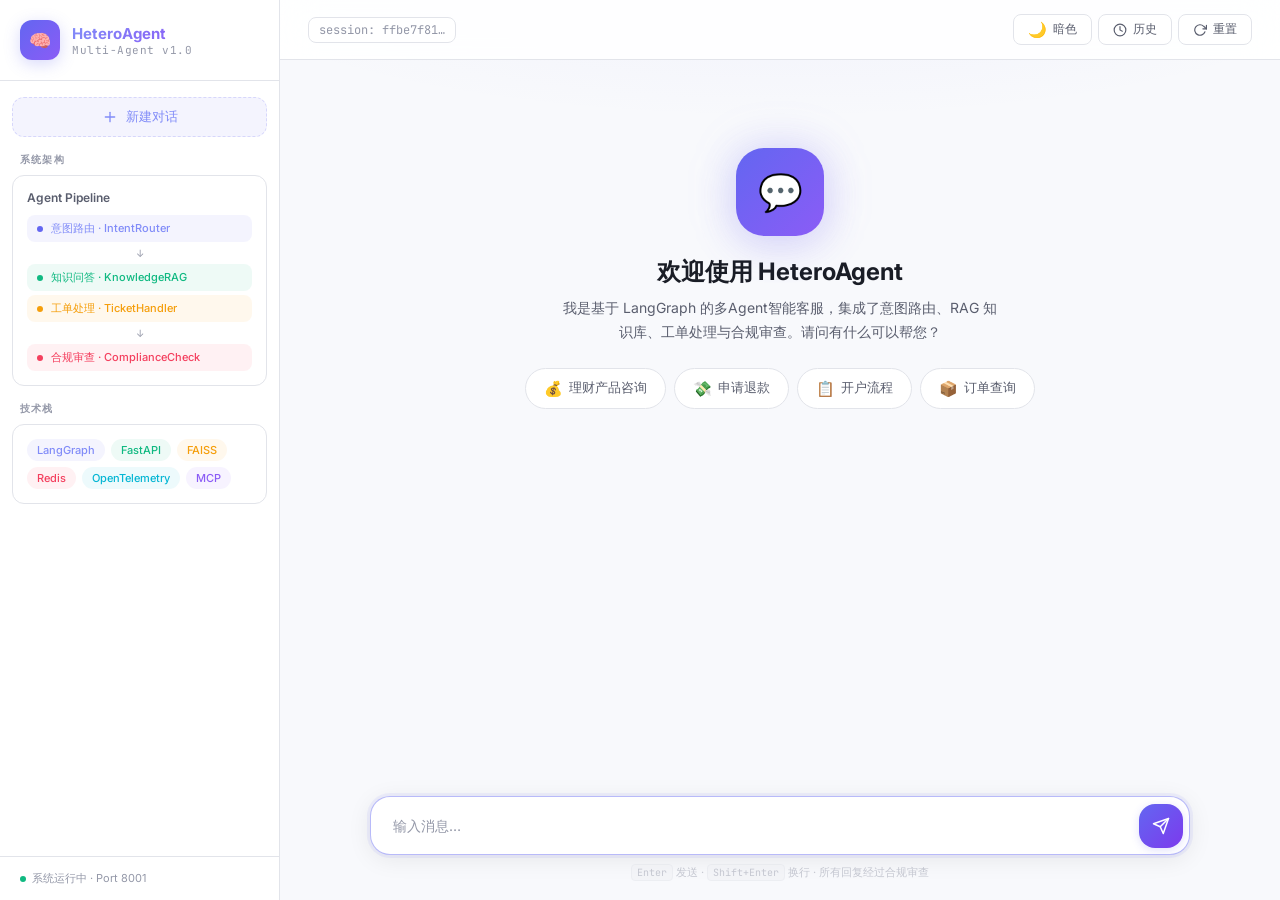
==== static/index.html @ 513dfa69 "Init: HeteroAgent 金融智能客服多Agent系统 - LangGraph Supervisor 编排多Agent（知识RAG/工单/合规/路由） - 强制合规审查 + Prompt注入" ====
<!DOCTYPE html>
<html lang="zh-CN" data-theme="dark">
<head>
  <meta charset="UTF-8">
  <meta name="viewport" content="width=device-width, initial-scale=1.0">
  <title>HeteroAgent · 智能客服</title>
  <link rel="preconnect" href="https://fonts.googleapis.com">
  <link href="https://fonts.googleapis.com/css2?family=Inter:wght@400;500;600;700&family=JetBrains+Mono:wght@400;500&display=swap" rel="stylesheet">
  <style>
    /* ═══════════════════════════════════════
       Reset
       ═══════════════════════════════════════ */
    * { margin: 0; padding: 0; box-sizing: border-box; }

    /* ═══════════════════════════════════════
       Theme Tokens
       ═══════════════════════════════════════ */
    :root {
      --font: 'Inter', -apple-system, BlinkMacSystemFont, 'PingFang SC', 'Microsoft YaHei', sans-serif;
      --mono: 'JetBrains Mono', 'Fira Code', monospace;

      --indigo:      #6366f1;
      --indigo-soft: #818cf8;
      --violet:      #8b5cf6;
      --emerald:     #10b981;
      --amber:       #f59e0b;
      --rose:        #f43f5e;
      --cyan:        #06b6d4;

      --radius-sm: 8px;
      --radius:    12px;
      --radius-lg: 16px;
      --radius-xl: 20px;

      --transition: .28s cubic-bezier(.4,0,.2,1);
    }

    /* ── Dark ── */
    [data-theme="dark"] {
      --bg-deep:     #08080c;
      --bg-main:     #0e0e14;
      --bg-card:     #14141e;
      --bg-elevated: #1a1a26;
      --bg-hover:    #1f1f2e;
      --bg-input:    #111119;
      --border:      #1e1e2e;
      --text:        #f0f0f5;
      --text-sec:    #a0a0b8;
      --text-dim:    #5a5a72;
      --indigo-bg:   rgba(99,102,241,.08);
      --emerald-bg:  rgba(16,185,129,.08);
      --amber-bg:    rgba(245,158,11,.08);
      --rose-bg:     rgba(244,63,94,.08);
      --cyan-bg:     rgba(6,182,212,.08);
      --violet-bg:   rgba(139,92,246,.08);
      --shadow-sm:   0 1px 3px rgba(0,0,0,.3);
      --shadow:      0 4px 24px rgba(0,0,0,.4);
      --input-grad:  linear-gradient(to top, #08080c 60%, transparent);
      --topbar-bg:   rgba(14,14,20,.85);
      --scrollbar:   #1e1e2e;
      --user-grad:   linear-gradient(135deg, #6366f1, #7c3aed);
      --send-grad:   linear-gradient(135deg, #6366f1, #7c3aed);
      --send-shadow: 0 2px 8px rgba(99,102,241,.3);
      --send-shadow-hover: 0 4px 16px rgba(99,102,241,.4);
      --glow:        radial-gradient(ellipse 60% 50% at 50% -10%, rgba(99,102,241,.06), transparent);
      --welcome-glow-shadow: 0 8px 40px rgba(99,102,241,.3);
      --badge-intent-bg: var(--indigo-bg);
      --badge-intent-clr: var(--indigo-soft);
      --badge-intent-bdr: rgba(99,102,241,.15);
      --badge-pass-bg: var(--emerald-bg);
      --badge-pass-clr: var(--emerald);
      --badge-pass-bdr: rgba(16,185,129,.15);
      --badge-fail-bg: var(--rose-bg);
      --badge-fail-clr: var(--rose);
      --badge-fail-bdr: rgba(244,63,94,.15);
      --arch-arrow-clr: var(--text-dim);
      --new-chat-bdr: rgba(99,102,241,.25);
      --new-chat-hover-bg: rgba(99,102,241,.15);
      --new-chat-hover-bdr: rgba(99,102,241,.4);
      --avatar-user: linear-gradient(135deg, #667eea, #764ba2);
      --avatar-user-shadow: 0 2px 8px rgba(102,126,234,.25);
      --avatar-bot: linear-gradient(135deg, #6366f1, #8b5cf6);
      --avatar-bot-shadow: 0 2px 8px rgba(99,102,241,.25);
      --typing-bg: var(--bg-card);
      --typing-bdr: var(--border);
      --typing-dot-bg: var(--indigo-soft);
      --input-focus-bdr: rgba(99,102,241,.4);
      --input-focus-shadow: 0 0 0 3px rgba(99,102,241,.08), 0 4px 24px rgba(0,0,0,.4);
      --kbd-bg: var(--bg-card);
      --kbd-bdr: var(--border);
      --chip-hover-bg: var(--indigo-bg);
      --topbar-btn-hover-bdr: rgba(99,102,241,.3);
      color-scheme: dark;
    }

    /* ── Light ── */
    [data-theme="light"] {
      --bg-deep:     #f8f9fc;
      --bg-main:     #ffffff;
      --bg-card:     #ffffff;
      --bg-elevated: #f3f4f8;
      --bg-hover:    #eceef4;
      --bg-input:    #f3f4f8;
      --border:      #e2e4ea;
      --text:        #1a1d26;
      --text-sec:    #5a5e6e;
      --text-dim:    #9498a8;
      --indigo-bg:   rgba(99,102,241,.07);
      --emerald-bg:  rgba(16,185,129,.07);
      --amber-bg:    rgba(245,158,11,.07);
      --rose-bg:     rgba(244,63,94,.07);
      --cyan-bg:     rgba(6,182,212,.07);
      --violet-bg:   rgba(139,92,246,.07);
      --shadow-sm:   0 1px 3px rgba(0,0,0,.06);
      --shadow:      0 4px 24px rgba(0,0,0,.08);
      --input-grad:  linear-gradient(to top, #f8f9fc 60%, transparent);
      --topbar-bg:   rgba(255,255,255,.88);
      --scrollbar:   #d0d2da;
      --user-grad:   linear-gradient(135deg, #6366f1, #7c3aed);
      --send-grad:   linear-gradient(135deg, #6366f1, #7c3aed);
      --send-shadow: 0 2px 8px rgba(99,102,241,.2);
      --send-shadow-hover: 0 4px 16px rgba(99,102,241,.3);
      --glow:        radial-gradient(ellipse 60% 50% at 50% -10%, rgba(99,102,241,.05), transparent);
      --welcome-glow-shadow: 0 8px 40px rgba(99,102,241,.18);
      --badge-intent-bg: var(--indigo-bg);
      --badge-intent-clr: #4f46e5;
      --badge-intent-bdr: rgba(99,102,241,.12);
      --badge-pass-bg: var(--emerald-bg);
      --badge-pass-clr: #059669;
      --badge-pass-bdr: rgba(16,185,129,.12);
      --badge-fail-bg: var(--rose-bg);
      --badge-fail-clr: #e11d48;
      --badge-fail-bdr: rgba(244,63,94,.12);
      --arch-arrow-clr: var(--text-dim);
      --new-chat-bdr: rgba(99,102,241,.2);
      --new-chat-hover-bg: rgba(99,102,241,.1);
      --new-chat-hover-bdr: rgba(99,102,241,.35);
      --avatar-user: linear-gradient(135deg, #667eea, #764ba2);
      --avatar-user-shadow: 0 2px 8px rgba(102,126,234,.18);
      --avatar-bot: linear-gradient(135deg, #6366f1, #8b5cf6);
      --avatar-bot-shadow: 0 2px 8px rgba(99,102,241,.18);
      --typing-bg: #ffffff;
      --typing-bdr: var(--border);
      --typing-dot-bg: var(--indigo-soft);
      --input-focus-bdr: rgba(99,102,241,.45);
      --input-focus-shadow: 0 0 0 3px rgba(99,102,241,.08), 0 4px 24px rgba(0,0,0,.08);
      --kbd-bg: #f0f1f5;
      --kbd-bdr: var(--border);
      --chip-hover-bg: var(--indigo-bg);
      --topbar-btn-hover-bdr: rgba(99,102,241,.3);
      color-scheme: light;
    }

    /* ── Theme transition ── */
    html, html *, html *::before, html *::after {
      transition: background-color var(--transition), border-color var(--transition), color var(--transition), box-shadow var(--transition);
    }

    html, body {
      height: 100%; overflow: hidden;
      font-family: var(--font);
      background: var(--bg-deep);
      color: var(--text);
      -webkit-font-smoothing: antialiased;
    }

    /* ═══════════════════════════════════════
       Layout
       ═══════════════════════════════════════ */
    .app { display: flex; height: 100vh; }

    /* ── Sidebar ── */
    .sidebar {
      width: 280px; background: var(--bg-main);
      border-right: 1px solid var(--border);
      display: flex; flex-direction: column; flex-shrink: 0;
    }
    .sidebar-header {
      padding: 20px; border-bottom: 1px solid var(--border);
    }
    .logo { display: flex; align-items: center; gap: 12px; }
    .logo-mark {
      width: 40px; height: 40px;
      background: linear-gradient(135deg, var(--indigo), var(--violet));
      border-radius: var(--radius);
      display: flex; align-items: center; justify-content: center;
      font-size: 18px;
      box-shadow: 0 4px 16px rgba(99,102,241,.25);
    }
    .logo-text h1 {
      font-size: 15px; font-weight: 700;
      background: linear-gradient(135deg, var(--indigo-soft), var(--violet));
      -webkit-background-clip: text; -webkit-text-fill-color: transparent;
    }
    .logo-text p {
      font-size: 11px; color: var(--text-dim);
      font-family: var(--mono); letter-spacing: .5px;
    }

    .sidebar-section { padding: 16px 12px; flex: 1; overflow-y: auto; }
    .sidebar-section::-webkit-scrollbar { width: 4px; }
    .sidebar-section::-webkit-scrollbar-thumb { background: var(--scrollbar); border-radius: 2px; }

    .section-label {
      font-size: 10px; font-weight: 600;
      text-transform: uppercase; letter-spacing: 1.2px;
      color: var(--text-dim); padding: 0 8px 8px;
    }

    .new-chat-btn {
      width: 100%;
      background: var(--indigo-bg); color: var(--indigo-soft);
      border: 1px dashed var(--new-chat-bdr);
      border-radius: var(--radius); padding: 10px;
      font-size: 13px; font-weight: 500; cursor: pointer;
      display: flex; align-items: center; justify-content: center; gap: 8px;
      margin-bottom: 16px;
    }
    .new-chat-btn:hover { background: var(--new-chat-hover-bg); border-color: var(--new-chat-hover-bdr); }

    .arch-card {
      background: var(--bg-card); border: 1px solid var(--border);
      border-radius: var(--radius); padding: 14px; margin-bottom: 8px;
    }
    .arch-card h4 { font-size: 12px; font-weight: 600; color: var(--text-sec); margin-bottom: 10px; }
    .arch-pipeline { display: flex; flex-direction: column; gap: 4px; }
    .arch-node {
      display: flex; align-items: center; gap: 8px;
      padding: 6px 10px; border-radius: var(--radius-sm);
      font-size: 11px; font-weight: 500;
    }
    .arch-node .dot { width: 6px; height: 6px; border-radius: 50%; flex-shrink: 0; }
    .arch-node.intent    { background: var(--indigo-bg); color: var(--indigo-soft); }
    .arch-node.intent .dot { background: var(--indigo); }
    .arch-node.knowledge { background: var(--emerald-bg); color: var(--emerald); }
    .arch-node.knowledge .dot { background: var(--emerald); }
    .arch-node.ticket    { background: var(--amber-bg); color: var(--amber); }
    .arch-node.ticket .dot { background: var(--amber); }
    .arch-node.compliance{ background: var(--rose-bg); color: var(--rose); }
    .arch-node.compliance .dot { background: var(--rose); }
    .arch-arrow { text-align: center; color: var(--arch-arrow-clr); font-size: 10px; padding: 1px 0; }

    .sidebar-footer {
      padding: 14px 20px; border-top: 1px solid var(--border);
      font-size: 11px; color: var(--text-dim);
      display: flex; align-items: center; gap: 6px;
    }
    .sidebar-footer .pulse {
      width: 6px; height: 6px; background: var(--emerald);
      border-radius: 50%; animation: pulse 2s infinite;
    }

    /* ── Main ── */
    .main {
      flex: 1; display: flex; flex-direction: column;
      min-width: 0; background: var(--bg-deep); position: relative;
    }
    .main::before {
      content: ''; position: absolute; top: 0; left: 0; right: 0;
      height: 300px; background: var(--glow);
      pointer-events: none; z-index: 0;
    }

    /* ── Top bar ── */
    .topbar {
      position: relative; z-index: 1;
      padding: 14px 28px; border-bottom: 1px solid var(--border);
      background: var(--topbar-bg); backdrop-filter: blur(16px);
      display: flex; align-items: center; gap: 12px;
    }
    .topbar-session {
      font-size: 12px; color: var(--text-dim); font-family: var(--mono);
      background: var(--bg-card); border: 1px solid var(--border);
      border-radius: var(--radius-sm); padding: 4px 10px;
      max-width: 260px; overflow: hidden; text-overflow: ellipsis; white-space: nowrap;
    }
    .topbar-actions { margin-left: auto; display: flex; gap: 6px; }
    .topbar-actions button {
      background: var(--bg-card); color: var(--text-sec);
      border: 1px solid var(--border); border-radius: var(--radius-sm);
      padding: 6px 14px; font-size: 12px; font-weight: 500;
      cursor: pointer; display: flex; align-items: center; gap: 6px;
    }
    .topbar-actions button:hover {
      background: var(--bg-hover); color: var(--text);
      border-color: var(--topbar-btn-hover-bdr);
    }

    /* ── Theme Toggle ── */
    .theme-toggle {
      background: var(--bg-card); border: 1px solid var(--border);
      border-radius: var(--radius-sm); padding: 6px 10px;
      cursor: pointer; display: flex; align-items: center; gap: 6px;
      font-size: 12px; font-weight: 500; color: var(--text-sec);
      position: relative; overflow: hidden;
    }
    .theme-toggle:hover { background: var(--bg-hover); color: var(--text); border-color: var(--topbar-btn-hover-bdr); }
    .theme-toggle .ico { font-size: 15px; line-height: 1; }
    .theme-toggle .label { user-select: none; }

    /* ═══════════════════════════════════════
       Chat
       ═══════════════════════════════════════ */
    .chat-scroll {
      flex: 1; overflow-y: auto; position: relative; z-index: 1;
      padding: 28px 0 20px; scroll-behavior: smooth;
    }
    .chat-scroll::-webkit-scrollbar { width: 6px; }
    .chat-scroll::-webkit-scrollbar-track { background: transparent; }
    .chat-scroll::-webkit-scrollbar-thumb { background: var(--scrollbar); border-radius: 3px; }

    .chat-container {
      max-width: 820px; margin: 0 auto; padding: 0 28px;
      display: flex; flex-direction: column; gap: 4px;
    }

    /* ── Welcome ── */
    .welcome {
      display: flex; flex-direction: column; align-items: center;
      justify-content: center; padding: 60px 20px 40px; animation: fadeIn .5s ease;
    }
    .welcome-glow {
      width: 88px; height: 88px;
      background: linear-gradient(135deg, var(--indigo), var(--violet));
      border-radius: 28px;
      display: flex; align-items: center; justify-content: center;
      font-size: 36px;
      box-shadow: var(--welcome-glow-shadow);
      margin-bottom: 20px; position: relative;
    }
    .welcome-glow::after {
      content: ''; position: absolute; inset: -8px; border-radius: 34px;
      background: linear-gradient(135deg, rgba(99,102,241,.12), rgba(139,92,246,.12));
      filter: blur(20px); z-index: -1;
    }
    .welcome h2 { font-size: 24px; font-weight: 700; margin-bottom: 8px; }
    .welcome p { font-size: 14px; color: var(--text-sec); max-width: 440px; text-align: center; line-height: 1.7; }

    .chip-grid { display: flex; flex-wrap: wrap; gap: 8px; justify-content: center; margin-top: 24px; max-width: 520px; }
    .chip {
      background: var(--bg-card); border: 1px solid var(--border);
      border-radius: 24px; padding: 10px 18px;
      font-size: 13px; font-weight: 500; color: var(--text-sec);
      cursor: pointer; display: flex; align-items: center; gap: 6px;
    }
    .chip:hover {
      border-color: var(--indigo); color: var(--text);
      background: var(--chip-hover-bg);
      box-shadow: 0 2px 12px rgba(99,102,241,.12);
      transform: translateY(-1px);
    }
    .chip .icon { font-size: 15px; }

    /* ── Messages ── */
    .msg { display: flex; gap: 12px; max-width: 100%; animation: fadeUp .35s cubic-bezier(.22,1,.36,1); }
    .msg.user { flex-direction: row-reverse; }
    .msg.bot  { flex-direction: row; }

    .msg-avatar {
      width: 34px; height: 34px; border-radius: var(--radius); flex-shrink: 0;
      display: flex; align-items: center; justify-content: center;
      font-size: 15px; margin-top: 2px;
    }
    .msg.user .msg-avatar { background: var(--avatar-user); box-shadow: var(--avatar-user-shadow); }
    .msg.bot  .msg-avatar { background: var(--avatar-bot);  box-shadow: var(--avatar-bot-shadow); }

    .msg-body { display: flex; flex-direction: column; max-width: 75%; min-width: 0; }
    .msg.user .msg-body { align-items: flex-end; }
    .msg.bot  .msg-body { align-items: flex-start; }

    .msg-bubble {
      padding: 12px 18px; border-radius: var(--radius-lg);
      line-height: 1.75; font-size: 14px; word-break: break-word; white-space: pre-wrap;
    }
    .msg.user .msg-bubble {
      background: var(--user-grad); color: #fff; border-bottom-right-radius: 4px;
    }
    .msg.bot .msg-bubble {
      background: var(--bg-card); border: 1px solid var(--border);
      border-bottom-left-radius: 4px; color: var(--text);
    }

    .msg-meta { display: flex; gap: 6px; align-items: center; margin-top: 5px; padding: 0 4px; }
    .badge {
      display: inline-flex; align-items: center; gap: 4px;
      padding: 3px 10px; border-radius: 20px; font-size: 11px; font-weight: 500;
    }
    .badge.intent { background: var(--badge-intent-bg); color: var(--badge-intent-clr); border: 1px solid var(--badge-intent-bdr); }
    .badge.pass   { background: var(--badge-pass-bg);   color: var(--badge-pass-clr);   border: 1px solid var(--badge-pass-bdr); }
    .badge.fail   { background: var(--badge-fail-bg);   color: var(--badge-fail-clr);   border: 1px solid var(--badge-fail-bdr); }
    .badge .ico { font-size: 10px; }

    .msg-time { font-size: 11px; color: var(--text-dim); padding: 0 4px; margin-top: 2px; }

    /* ── Typing ── */
    .typing-row { display: none; align-items: center; gap: 12px; padding: 4px 0; }
    .typing-row.active { display: flex; }
    .typing-bubble {
      background: var(--typing-bg); border: 1px solid var(--typing-bdr);
      border-radius: var(--radius-lg); border-bottom-left-radius: 4px;
      padding: 14px 20px; display: flex; gap: 5px;
    }
    .typing-dot {
      width: 7px; height: 7px; background: var(--typing-dot-bg);
      border-radius: 50%; animation: bounce .8s infinite alternate;
    }
    .typing-dot:nth-child(2) { animation-delay: .15s; }
    .typing-dot:nth-child(3) { animation-delay: .3s; }

    /* ── Input ── */
    .input-bar {
      position: relative; z-index: 1;
      padding: 16px 28px 20px; background: var(--input-grad);
    }
    .input-card {
      max-width: 820px; margin: 0 auto;
      background: var(--bg-card); border: 1px solid var(--border);
      border-radius: var(--radius-xl); padding: 6px;
      display: flex; align-items: flex-end; gap: 6px;
    }
    .input-card:focus-within {
      border-color: var(--input-focus-bdr); box-shadow: var(--input-focus-shadow);
    }
    .input-card textarea {
      flex: 1; background: transparent; border: none; outline: none;
      color: var(--text); font-size: 14px; font-family: var(--font);
      padding: 12px 16px; resize: none;
      min-height: 44px; max-height: 140px; line-height: 1.5;
    }
    .input-card textarea::placeholder { color: var(--text-dim); }

    .send-btn {
      width: 44px; height: 44px; flex-shrink: 0;
      background: var(--send-grad); color: #fff; border: none;
      border-radius: var(--radius-lg); cursor: pointer;
      display: flex; align-items: center; justify-content: center;
      box-shadow: var(--send-shadow);
    }
    .send-btn:hover { transform: scale(1.05); box-shadow: var(--send-shadow-hover); }
    .send-btn:active { transform: scale(.97); }
    .send-btn:disabled { opacity: .4; cursor: not-allowed; transform: none !important; box-shadow: none !important; }
    .send-btn svg { width: 18px; height: 18px; }

    .input-footer {
      text-align: center; margin-top: 10px;
      font-size: 11px; color: var(--text-dim); opacity: .5;
    }
    .input-footer kbd {
      background: var(--kbd-bg); border: 1px solid var(--kbd-bdr);
      border-radius: 4px; padding: 1px 5px;
      font-family: var(--mono); font-size: 10px;
    }

    /* ═══════════════════════════════════════
       Animations
       ═══════════════════════════════════════ */
    @keyframes fadeIn  { from { opacity: 0; } to { opacity: 1; } }
    @keyframes fadeUp  { from { opacity: 0; transform: translateY(10px); } to { opacity: 1; transform: translateY(0); } }
    @keyframes bounce  { to { opacity: .25; transform: translateY(-5px); } }
    @keyframes pulse   { 0%, 100% { opacity: 1; } 50% { opacity: .4; } }

    /* ═══════════════════════════════════════
       Responsive
       ═══════════════════════════════════════ */
    @media (max-width: 860px) {
      .sidebar { display: none; }
      .chat-container { padding: 0 16px; }
      .input-bar { padding: 12px 16px 16px; }
    }
  </style>
</head>
<body>
<div class="app">

  <!-- ════ Sidebar ════ -->
  <aside class="sidebar">
    <div class="sidebar-header">
      <div class="logo">
        <div class="logo-mark">🧠</div>
        <div class="logo-text">
          <h1>HeteroAgent</h1>
          <p>Multi-Agent v1.0</p>
        </div>
      </div>
    </div>
    <div class="sidebar-section">
      <button class="new-chat-btn" onclick="clearChat()">
        <svg width="16" height="16" viewBox="0 0 24 24" fill="none" stroke="currentColor" stroke-width="2" stroke-linecap="round"><line x1="12" y1="5" x2="12" y2="19"/><line x1="5" y1="12" x2="19" y2="12"/></svg>
        新建对话
      </button>
      <div class="section-label">系统架构</div>
      <div class="arch-card">
        <h4>Agent Pipeline</h4>
        <div class="arch-pipeline">
          <div class="arch-node intent"><span class="dot"></span>意图路由 · IntentRouter</div>
          <div class="arch-arrow">↓</div>
          <div class="arch-node knowledge"><span class="dot"></span>知识问答 · KnowledgeRAG</div>
          <div class="arch-node ticket"><span class="dot"></span>工单处理 · TicketHandler</div>
          <div class="arch-arrow">↓</div>
          <div class="arch-node compliance"><span class="dot"></span>合规审查 · ComplianceCheck</div>
        </div>
      </div>
      <div class="section-label" style="margin-top:16px">技术栈</div>
      <div class="arch-card">
        <div style="display:flex;flex-wrap:wrap;gap:6px;">
          <span style="background:var(--indigo-bg);color:var(--indigo-soft);padding:4px 10px;border-radius:20px;font-size:11px;font-weight:500">LangGraph</span>
          <span style="background:var(--emerald-bg);color:var(--emerald);padding:4px 10px;border-radius:20px;font-size:11px;font-weight:500">FastAPI</span>
          <span style="background:var(--amber-bg);color:var(--amber);padding:4px 10px;border-radius:20px;font-size:11px;font-weight:500">FAISS</span>
          <span style="background:var(--rose-bg);color:var(--rose);padding:4px 10px;border-radius:20px;font-size:11px;font-weight:500">Redis</span>
          <span style="background:var(--cyan-bg);color:var(--cyan);padding:4px 10px;border-radius:20px;font-size:11px;font-weight:500">OpenTelemetry</span>
          <span style="background:var(--violet-bg);color:var(--violet);padding:4px 10px;border-radius:20px;font-size:11px;font-weight:500">MCP</span>
        </div>
      </div>
    </div>
    <div class="sidebar-footer">
      <span class="pulse"></span>
      系统运行中 · Port 8001
    </div>
  </aside>

  <!-- ════ Main ════ -->
  <div class="main">
    <div class="topbar">
      <span class="topbar-session" id="sessionIdLabel">session: —</span>
      <div class="topbar-actions">
        <button class="theme-toggle" id="themeToggle" onclick="toggleTheme()" title="切换明暗主题">
          <span class="ico" id="themeIco">☀️</span>
          <span class="label" id="themeLabel">亮色</span>
        </button>
        <button onclick="viewHistory()">
          <svg width="14" height="14" viewBox="0 0 24 24" fill="none" stroke="currentColor" stroke-width="2" stroke-linecap="round"><circle cx="12" cy="12" r="10"/><polyline points="12 6 12 12 16 14"/></svg>
          历史
        </button>
        <button onclick="clearChat()">
          <svg width="14" height="14" viewBox="0 0 24 24" fill="none" stroke="currentColor" stroke-width="2" stroke-linecap="round"><polyline points="23 4 23 10 17 10"/><path d="M20.49 15a9 9 0 1 1-2.12-9.36L23 10"/></svg>
          重置
        </button>
      </div>
    </div>

    <div class="chat-scroll" id="chatScroll">
      <div class="chat-container" id="chatContainer">
        <div class="welcome" id="welcome">
          <div class="welcome-glow">💬</div>
          <h2>欢迎使用 HeteroAgent</h2>
          <p>我是基于 LangGraph 的多Agent智能客服，集成了意图路由、RAG 知识库、工单处理与合规审查。请问有什么可以帮您？</p>
          <div class="chip-grid">
            <div class="chip" onclick="quickSend('理财产品A的收益率是多少？')"><span class="icon">💰</span> 理财产品咨询</div>
            <div class="chip" onclick="quickSend('我要申请退款')"><span class="icon">💸</span> 申请退款</div>
            <div class="chip" onclick="quickSend('如何开户？需要什么材料？')"><span class="icon">📋</span> 开户流程</div>
            <div class="chip" onclick="quickSend('帮我查一下订单状态')"><span class="icon">📦</span> 订单查询</div>
          </div>
        </div>
        <div class="typing-row" id="typingRow">
          <div class="msg-avatar" style="background:var(--avatar-bot);box-shadow:var(--avatar-bot-shadow)">🤖</div>
          <div class="typing-bubble">
            <div class="typing-dot"></div>
            <div class="typing-dot"></div>
            <div class="typing-dot"></div>
          </div>
        </div>
      </div>
    </div>

    <div class="input-bar">
      <div class="input-card" id="inputCard">
        <textarea id="userInput" placeholder="输入消息…" rows="1" onkeydown="handleKey(event)"></textarea>
        <button class="send-btn" id="sendBtn" onclick="sendMessage()">
          <svg viewBox="0 0 24 24" fill="none" stroke="currentColor" stroke-width="2" stroke-linecap="round" stroke-linejoin="round">
            <line x1="22" y1="2" x2="11" y2="13"></line><polygon points="22 2 15 22 11 13 2 9 22 2"></polygon>
          </svg>
        </button>
      </div>
      <div class="input-footer">
        <kbd>Enter</kbd> 发送 · <kbd>Shift+Enter</kbd> 换行 · 所有回复经过合规审查
      </div>
    </div>
  </div>
</div>

<script>
/* ═══════════════════════════════════════
   Theme
   ═══════════════════════════════════════ */
const html = document.documentElement;
const themeIco  = document.getElementById('themeIco');
const themeLabel= document.getElementById('themeLabel');

function applyTheme(t) {
  html.setAttribute('data-theme', t);
  if (t === 'light') {
    themeIco.textContent = '🌙'; themeLabel.textContent = '暗色';
  } else {
    themeIco.textContent = '☀️'; themeLabel.textContent = '亮色';
  }
  localStorage.setItem('ha_theme', t);
}

function toggleTheme() {
  const cur = html.getAttribute('data-theme');
  applyTheme(cur === 'dark' ? 'light' : 'dark');
}

// Init theme: saved > system pref > dark
(function() {
  const saved = localStorage.getItem('ha_theme');
  if (saved) { applyTheme(saved); }
  else if (window.matchMedia('(prefers-color-scheme: light)').matches) { applyTheme('light'); }
  else { applyTheme('dark'); }
})();

/* ═══════════════════════════════════════
   Chat
   ═══════════════════════════════════════ */
const API      = window.location.origin;
const scrollEl = document.getElementById('chatScroll');
const container= document.getElementById('chatContainer');
const welcome  = document.getElementById('welcome');
const typingRow= document.getElementById('typingRow');
const input    = document.getElementById('userInput');
const sendBtn  = document.getElementById('sendBtn');
const sidLabel = document.getElementById('sessionIdLabel');

let sessionId = localStorage.getItem('ha_sid') || crypto.randomUUID();
let isSending = false;

sidLabel.textContent = 'session: ' + sessionId.slice(0,8) + '…';

input.addEventListener('input', () => {
  input.style.height = 'auto';
  input.style.height = Math.min(input.scrollHeight, 140) + 'px';
});

function handleKey(e) { if (e.key === 'Enter' && !e.shiftKey) { e.preventDefault(); sendMessage(); } }
function quickSend(t) { input.value = t; sendMessage(); }
function fmtTime() {
  const d = new Date();
  return d.getHours().toString().padStart(2,'0') + ':' + d.getMinutes().toString().padStart(2,'0');
}

async function sendMessage() {
  const text = input.value.trim();
  if (!text || isSending) return;
  isSending = true; sendBtn.disabled = true;
  if (welcome) welcome.style.display = 'none';

  addMsg('user', text);
  input.value = ''; input.style.height = 'auto';
  typingRow.classList.add('active'); scroll();

  try {
    const params = new URLSearchParams({ message: text, user_id: 'web-user', session_id: sessionId });
    const resp = await fetch(API + '/api/chat/stream?' + params, { method: 'GET' });
    if (!resp.ok) throw new Error('HTTP ' + resp.status);

    const reader = resp.body.getReader();
    const decoder = new TextDecoder();
    let buffer = '';

    while (true) {
      const { done, value } = await reader.read();
      if (done) break;
      buffer += decoder.decode(value, { stream: true });

      // 按 SSE data: 行解析
      const lines = buffer.split('\n');
      buffer = lines.pop(); // 保留不完整的行
      for (const line of lines) {
        if (!line.startsWith('data: ')) continue;
        try {
          const evt = JSON.parse(line.slice(6));
          if (evt.type === 'session' && evt.session_id) {
            sessionId = evt.session_id;
            localStorage.setItem('ha_sid', sessionId);
            sidLabel.textContent = 'session: ' + sessionId.slice(0,8) + '…';
          } else if (evt.type === 'stage') {
            // 更新 typing 提示为当前阶段
            const tip = typingRow.querySelector('.typing-bubble');
            if (tip) tip.textContent = evt.label || '处理中…';
          } else if (evt.type === 'response') {
            typingRow.classList.remove('active');
            addMsg('bot', evt.response, evt.intent, evt.compliance_passed);
          } else if (evt.type === 'error') {
            typingRow.classList.remove('active');
            addMsg('bot', '⚠️ ' + (evt.message || '处理异常'), 'error', false);
          } else if (evt.type === 'done') {
            typingRow.classList.remove('active');
          }
        } catch (_) { /* 忽略解析错误 */ }
      }
      scroll();
    }
  } catch (e) {
    typingRow.classList.remove('active');
    addMsg('bot', '⚠️ 请求失败：' + e.message, 'error', false);
  }
  isSending = false; sendBtn.disabled = false; input.focus(); scroll();
}

function addMsg(role, text, intent, compliance) {
  const row = document.createElement('div'); row.className = 'msg ' + role;
  const av = document.createElement('div'); av.className = 'msg-avatar'; av.textContent = role === 'user' ? '👤' : '🤖';
  const body = document.createElement('div'); body.className = 'msg-body';
  const bubble = document.createElement('div'); bubble.className = 'msg-bubble'; bubble.textContent = text;
  body.appendChild(bubble);

  if (role === 'bot' && intent && intent !== 'error') {
    const meta = document.createElement('div'); meta.className = 'msg-meta';
    const iMap = { 'knowledge_rag':'📚 知识问答','ticket_handler':'🎫 工单处理','compliance':'🛡️ 合规审查','unknown':'❓ 未知' };
    const ib = document.createElement('span'); ib.className = 'badge intent'; ib.innerHTML = '<span class="ico">◆</span> ' + (iMap[intent] || intent); meta.appendChild(ib);
    const cb = document.createElement('span'); cb.className = 'badge ' + (compliance ? 'pass' : 'fail'); cb.innerHTML = '<span class="ico">' + (compliance ? '✓' : '✗') + '</span> ' + (compliance ? '合规通过' : '合规拦截'); meta.appendChild(cb);
    body.appendChild(meta);
  }

  const ts = document.createElement('div'); ts.className = 'msg-time'; ts.textContent = fmtTime(); body.appendChild(ts);
  row.appendChild(av); row.appendChild(body);
  container.insertBefore(row, typingRow); scroll();
}

function scroll() { requestAnimationFrame(() => { scrollEl.scrollTop = scrollEl.scrollHeight; }); }

function clearChat() {
  container.querySelectorAll('.msg, .msg-time').forEach(e => e.remove());
  sessionId = crypto.randomUUID(); localStorage.setItem('ha_sid', sessionId);
  sidLabel.textContent = 'session: ' + sessionId.slice(0,8) + '…';
  if (welcome) welcome.style.display = '';
  input.focus();
}

async function viewHistory() {
  try {
    const r = await fetch(API + '/api/history/' + sessionId);
    const d = await r.json(); const msgs = d.messages || [];
    if (!msgs.length) { alert('当前会话暂无历史消息'); return; }
    alert('当前会话共 ' + msgs.length + ' 条消息\n\n' + msgs.map(m => (m.role==='user'?'👤 ':'🤖 ') + m.content).join('\n\n'));
  } catch (e) { alert('获取历史失败: ' + e.message); }
}

input.focus();
</script>
</body>
</html>
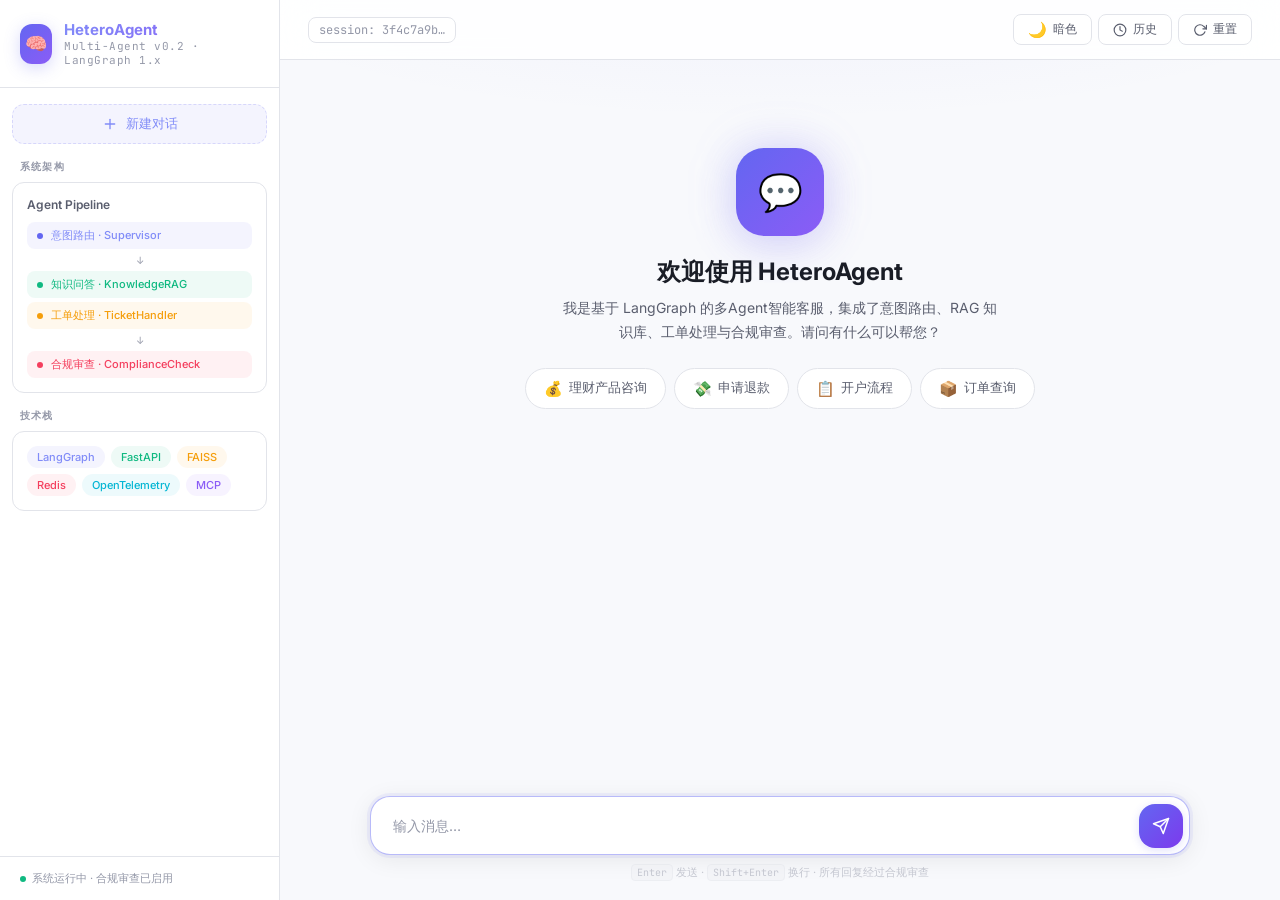
==== commit 75cf5879: "P1: official MCP SDK (tooling/), interrupt-based HITL, GenAI semconv, create_agent factory, README+d" ====
--- a/static/index.html
+++ b/static/index.html
@@ -479,7 +479,7 @@
         <div class="logo-mark">🧠</div>
         <div class="logo-text">
           <h1>HeteroAgent</h1>
-          <p>Multi-Agent v1.0</p>
+          <p>Multi-Agent v0.2 · LangGraph 1.x</p>
         </div>
       </div>
     </div>
@@ -492,7 +492,7 @@
       <div class="arch-card">
         <h4>Agent Pipeline</h4>
         <div class="arch-pipeline">
-          <div class="arch-node intent"><span class="dot"></span>意图路由 · IntentRouter</div>
+          <div class="arch-node intent"><span class="dot"></span>意图路由 · Supervisor</div>
           <div class="arch-arrow">↓</div>
           <div class="arch-node knowledge"><span class="dot"></span>知识问答 · KnowledgeRAG</div>
           <div class="arch-node ticket"><span class="dot"></span>工单处理 · TicketHandler</div>
@@ -514,7 +514,7 @@
     </div>
     <div class="sidebar-footer">
       <span class="pulse"></span>
-      系统运行中 · Port 8001
+      系统运行中 · 合规审查已启用
     </div>
   </aside>
 
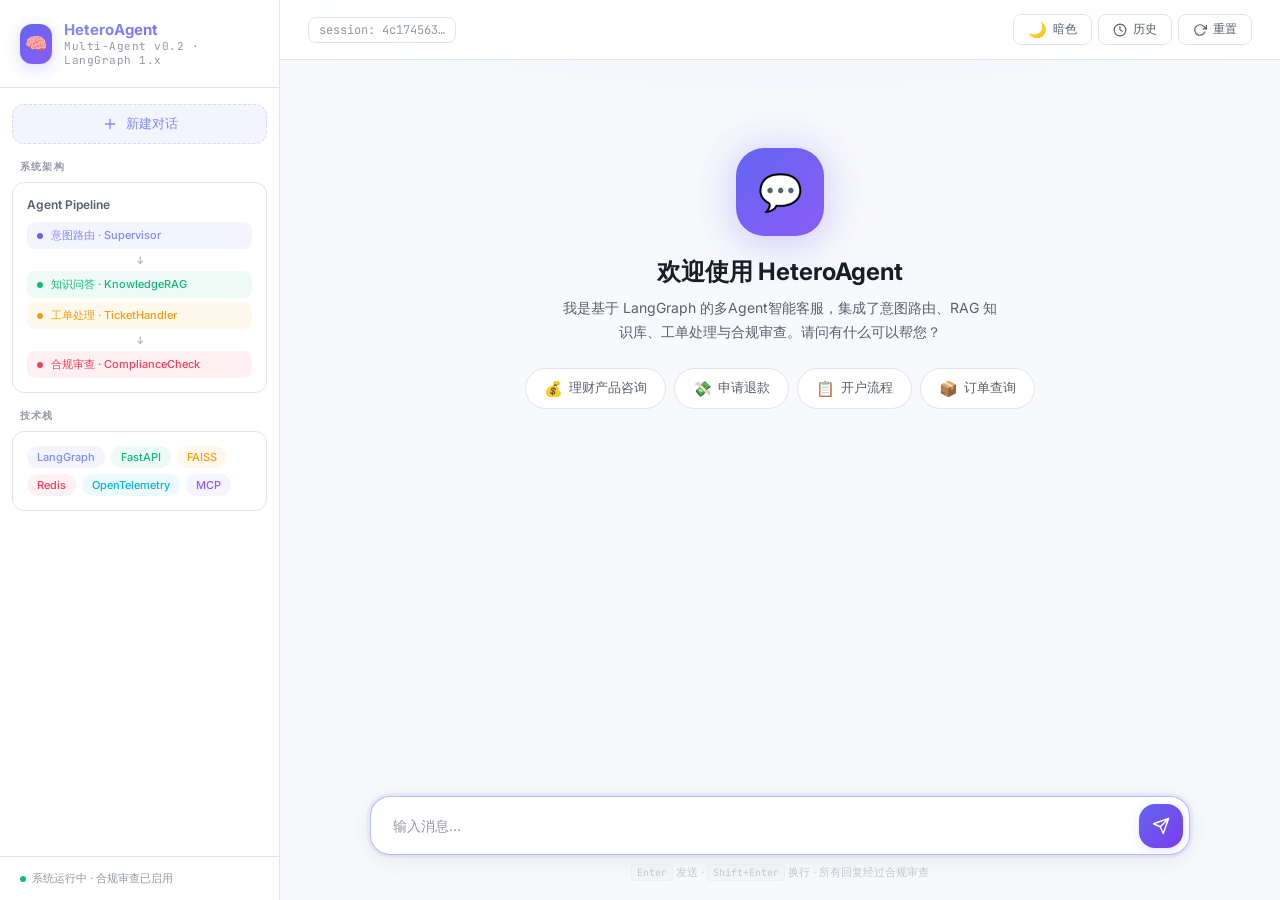
==== commit 6bf22e7b: "P2: token-level SSE (final-answer tag filter) + streaming UI bubble" ====
--- a/static/index.html
+++ b/static/index.html
@@ -649,8 +649,11 @@
   typingRow.classList.add('active'); scroll();
 
   try {
-    const params = new URLSearchParams({ message: text, user_id: 'web-user', session_id: sessionId });
-    const resp = await fetch(API + '/api/chat/stream?' + params, { method: 'GET' });
+    const resp = await fetch(API + '/api/chat/stream', {
+      method: 'POST',
+      headers: { 'Content-Type': 'application/json' },
+      body: JSON.stringify({ message: text, user_id: 'web-user', session_id: sessionId })
+    });
     if (!resp.ok) throw new Error('HTTP ' + resp.status);
 
     const reader = resp.body.getReader();
@@ -677,8 +680,11 @@
             // 更新 typing 提示为当前阶段
             const tip = typingRow.querySelector('.typing-bubble');
             if (tip) tip.textContent = evt.label || '处理中…';
+          } else if (evt.type === 'token') {
+            appendToken(evt.text || '');
           } else if (evt.type === 'response') {
             typingRow.classList.remove('active');
+            clearStream();
             addMsg('bot', evt.response, evt.intent, evt.compliance_passed);
           } else if (evt.type === 'error') {
             typingRow.classList.remove('active');
@@ -697,6 +703,35 @@
   isSending = false; sendBtn.disabled = false; input.focus(); scroll();
 }
 
+/* ── 流式输出：token 先落到临时气泡，最终 response 到达时用权威结果替换 ── */
+let streamRow = null, streamBubble = null, streamText = '';
+
+function startStream() {
+  if (streamRow) return;
+  typingRow.classList.remove('active');
+  streamRow = document.createElement('div'); streamRow.className = 'msg bot';
+  const av = document.createElement('div'); av.className = 'msg-avatar'; av.textContent = '🤖';
+  const body = document.createElement('div'); body.className = 'msg-body';
+  streamBubble = document.createElement('div'); streamBubble.className = 'msg-bubble'; streamBubble.textContent = '';
+  body.appendChild(streamBubble);
+  streamRow.appendChild(av); streamRow.appendChild(body);
+  container.insertBefore(streamRow, typingRow);
+  streamText = '';
+}
+
+function appendToken(t) {
+  if (!t) return;
+  startStream();
+  streamText += t;
+  streamBubble.textContent = streamText;
+  scroll();
+}
+
+function clearStream() {
+  if (streamRow) streamRow.remove();
+  streamRow = null; streamBubble = null; streamText = '';
+}
+
 function addMsg(role, text, intent, compliance) {
   const row = document.createElement('div'); row.className = 'msg ' + role;
   const av = document.createElement('div'); av.className = 'msg-avatar'; av.textContent = role === 'user' ? '👤' : '🤖';
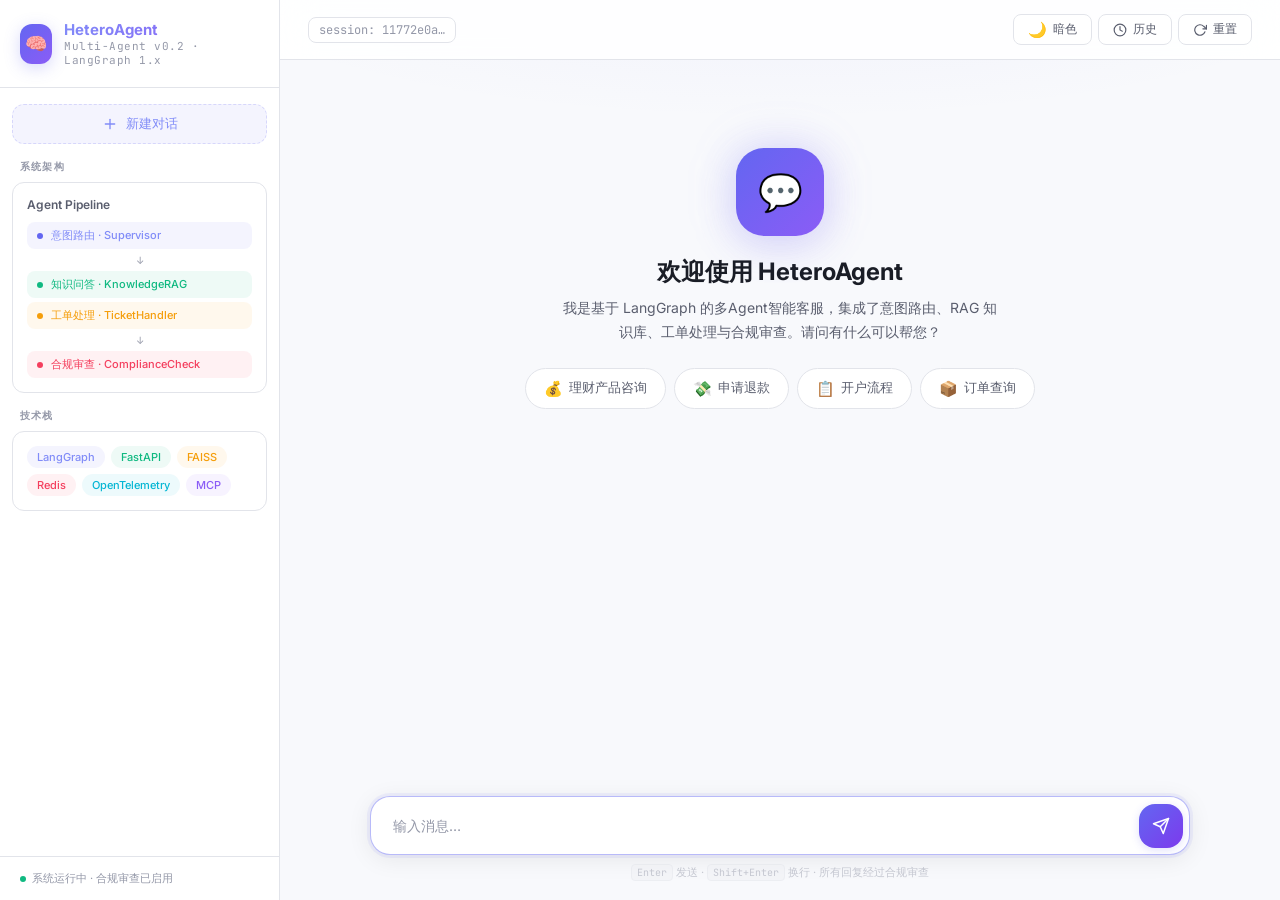
==== commit e7999d68: "feat(ui): in-chat HITL approval card (approve/reject) + screenshot" ====
--- a/static/index.html
+++ b/static/index.html
@@ -390,6 +390,24 @@
     .badge.fail   { background: var(--badge-fail-bg);   color: var(--badge-fail-clr);   border: 1px solid var(--badge-fail-bdr); }
     .badge .ico { font-size: 10px; }
 
+    /* ── HITL 审批卡片 ── */
+    .approval-card {
+      margin-top: 10px; padding: 12px 14px; border-radius: var(--radius);
+      background: var(--bg-elevated); border: 1px solid var(--border);
+      display: flex; flex-direction: column; gap: 10px;
+    }
+    .approval-actions { display: flex; gap: 8px; }
+    .approval-actions button {
+      flex: 1; padding: 8px 10px; border-radius: var(--radius-sm); cursor: pointer;
+      border: 1px solid var(--border); background: var(--bg-card); color: var(--text);
+      font-size: 13px; font-family: inherit; transition: var(--transition);
+    }
+    .approval-actions button:hover:not(:disabled) { background: var(--bg-hover); }
+    .approval-actions button:disabled { opacity: .5; cursor: not-allowed; }
+    .approval-actions button.primary { border-color: var(--emerald); color: var(--emerald); }
+    .approval-actions button.danger  { border-color: var(--rose);    color: var(--rose); }
+    .approval-status { font-size: 12px; color: var(--text-sec); }
+
     .msg-time { font-size: 11px; color: var(--text-dim); padding: 0 4px; margin-top: 2px; }
 
     /* ── Typing ── */
@@ -686,6 +704,7 @@
             typingRow.classList.remove('active');
             clearStream();
             addMsg('bot', evt.response, evt.intent, evt.compliance_passed);
+            if (evt.approval_id) addApprovalCard(evt.approval_id, evt.intent);
           } else if (evt.type === 'error') {
             typingRow.classList.remove('active');
             addMsg('bot', '⚠️ ' + (evt.message || '处理异常'), 'error', false);
@@ -752,6 +771,50 @@
   container.insertBefore(row, typingRow); scroll();
 }
 
+/* ── HITL：在聊天流里直接审批，不必再开 Swagger/curl ── */
+function addApprovalCard(approvalId, intent) {
+  const row = document.createElement('div'); row.className = 'msg bot';
+  const av = document.createElement('div'); av.className = 'msg-avatar'; av.textContent = '🛡️';
+  const body = document.createElement('div'); body.className = 'msg-body';
+  const card = document.createElement('div'); card.className = 'approval-card';
+
+  const title = document.createElement('div');
+  title.textContent = '该请求触发合规审查，需要人工确认（审批编号 ' + approvalId.slice(0, 8) + '…）';
+
+  const actions = document.createElement('div'); actions.className = 'approval-actions';
+  const okBtn = document.createElement('button'); okBtn.className = 'primary'; okBtn.textContent = '✅ 审批通过';
+  const noBtn = document.createElement('button'); noBtn.className = 'danger'; noBtn.textContent = '❌ 拒绝';
+  actions.appendChild(okBtn); actions.appendChild(noBtn);
+
+  const status = document.createElement('div'); status.className = 'approval-status';
+
+  card.appendChild(title); card.appendChild(actions); card.appendChild(status);
+  body.appendChild(card); row.appendChild(av); row.appendChild(body);
+  container.insertBefore(row, typingRow); scroll();
+
+  async function decide(kind) {
+    okBtn.disabled = noBtn.disabled = true;
+    status.textContent = '处理中…';
+    try {
+      const resp = await fetch(API + '/api/approvals/' + approvalId + '/' + kind, {
+        method: 'POST',
+        headers: { 'Content-Type': 'application/json' },
+        body: JSON.stringify({ reason: '前端审批' })
+      });
+      const data = await resp.json();
+      if (!resp.ok) throw new Error(data.detail || ('HTTP ' + resp.status));
+      actions.remove(); status.remove();
+      addMsg('bot', data.response, intent, kind === 'approve');
+    } catch (e) {
+      status.textContent = '⚠️ ' + (e.message || '审批失败');
+      okBtn.disabled = noBtn.disabled = false;
+    }
+  }
+
+  okBtn.onclick = () => decide('approve');
+  noBtn.onclick = () => decide('reject');
+}
+
 function scroll() { requestAnimationFrame(() => { scrollEl.scrollTop = scrollEl.scrollHeight; }); }
 
 function clearChat() {
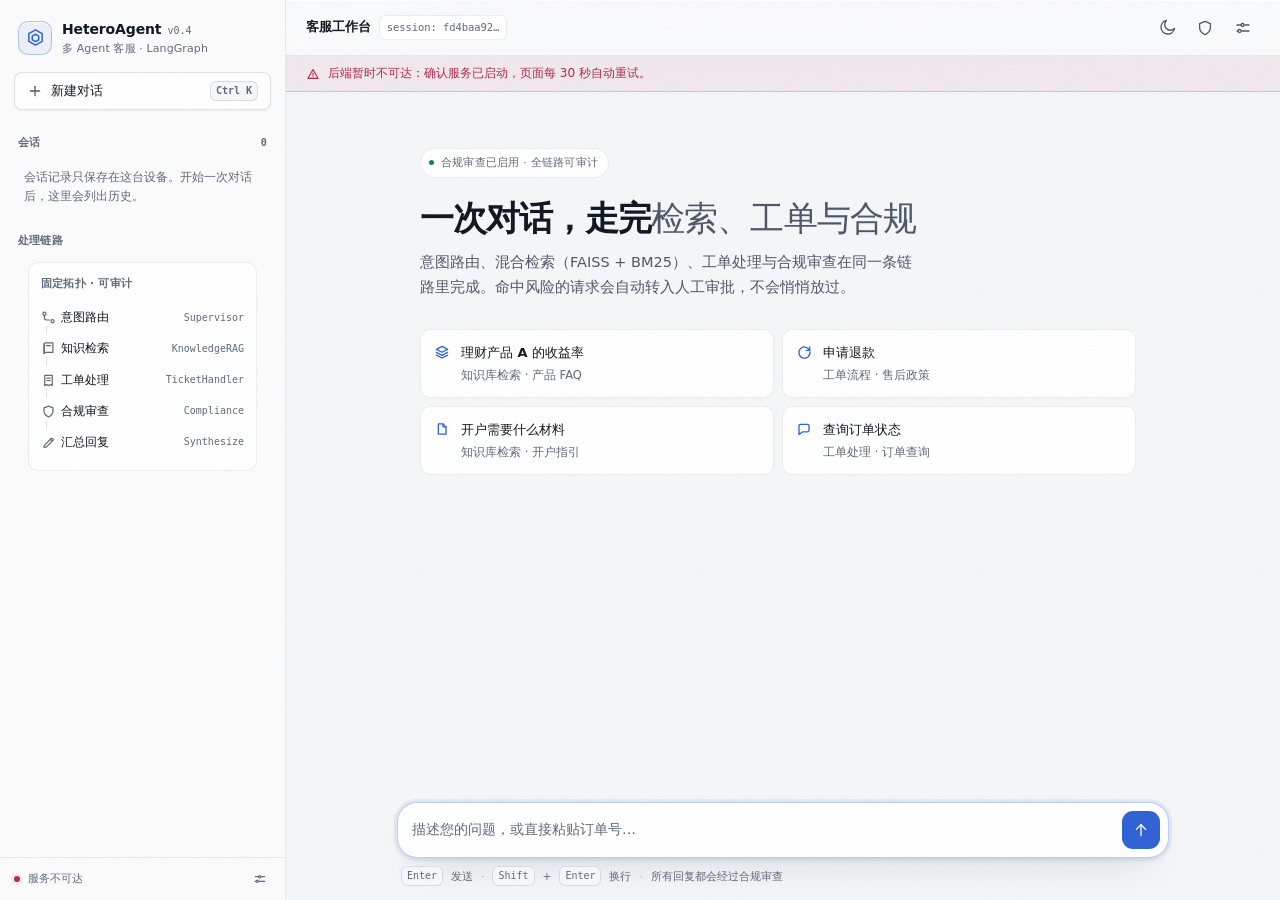
==== commit 6d378185: "feat(frontend): rebuild console as zero-build ES modules - static/: semantic HTML + design tokens + " ====
--- a/static/index.html
+++ b/static/index.html
@@ -2,839 +2,224 @@
 <html lang="zh-CN" data-theme="dark">
 <head>
   <meta charset="UTF-8">
-  <meta name="viewport" content="width=device-width, initial-scale=1.0">
-  <title>HeteroAgent · 智能客服</title>
-  <link rel="preconnect" href="https://fonts.googleapis.com">
-  <link href="https://fonts.googleapis.com/css2?family=Inter:wght@400;500;600;700&family=JetBrains+Mono:wght@400;500&display=swap" rel="stylesheet">
-  <style>
-    /* ═══════════════════════════════════════
-       Reset
-       ═══════════════════════════════════════ */
-    * { margin: 0; padding: 0; box-sizing: border-box; }
-
-    /* ═══════════════════════════════════════
-       Theme Tokens
-       ═══════════════════════════════════════ */
-    :root {
-      --font: 'Inter', -apple-system, BlinkMacSystemFont, 'PingFang SC', 'Microsoft YaHei', sans-serif;
-      --mono: 'JetBrains Mono', 'Fira Code', monospace;
-
-      --indigo:      #6366f1;
-      --indigo-soft: #818cf8;
-      --violet:      #8b5cf6;
-      --emerald:     #10b981;
-      --amber:       #f59e0b;
-      --rose:        #f43f5e;
-      --cyan:        #06b6d4;
-
-      --radius-sm: 8px;
-      --radius:    12px;
-      --radius-lg: 16px;
-      --radius-xl: 20px;
-
-      --transition: .28s cubic-bezier(.4,0,.2,1);
-    }
-
-    /* ── Dark ── */
-    [data-theme="dark"] {
-      --bg-deep:     #08080c;
-      --bg-main:     #0e0e14;
-      --bg-card:     #14141e;
-      --bg-elevated: #1a1a26;
-      --bg-hover:    #1f1f2e;
-      --bg-input:    #111119;
-      --border:      #1e1e2e;
-      --text:        #f0f0f5;
-      --text-sec:    #a0a0b8;
-      --text-dim:    #5a5a72;
-      --indigo-bg:   rgba(99,102,241,.08);
-      --emerald-bg:  rgba(16,185,129,.08);
-      --amber-bg:    rgba(245,158,11,.08);
-      --rose-bg:     rgba(244,63,94,.08);
-      --cyan-bg:     rgba(6,182,212,.08);
-      --violet-bg:   rgba(139,92,246,.08);
-      --shadow-sm:   0 1px 3px rgba(0,0,0,.3);
-      --shadow:      0 4px 24px rgba(0,0,0,.4);
-      --input-grad:  linear-gradient(to top, #08080c 60%, transparent);
-      --topbar-bg:   rgba(14,14,20,.85);
-      --scrollbar:   #1e1e2e;
-      --user-grad:   linear-gradient(135deg, #6366f1, #7c3aed);
-      --send-grad:   linear-gradient(135deg, #6366f1, #7c3aed);
-      --send-shadow: 0 2px 8px rgba(99,102,241,.3);
-      --send-shadow-hover: 0 4px 16px rgba(99,102,241,.4);
-      --glow:        radial-gradient(ellipse 60% 50% at 50% -10%, rgba(99,102,241,.06), transparent);
-      --welcome-glow-shadow: 0 8px 40px rgba(99,102,241,.3);
-      --badge-intent-bg: var(--indigo-bg);
-      --badge-intent-clr: var(--indigo-soft);
-      --badge-intent-bdr: rgba(99,102,241,.15);
-      --badge-pass-bg: var(--emerald-bg);
-      --badge-pass-clr: var(--emerald);
-      --badge-pass-bdr: rgba(16,185,129,.15);
-      --badge-fail-bg: var(--rose-bg);
-      --badge-fail-clr: var(--rose);
-      --badge-fail-bdr: rgba(244,63,94,.15);
-      --arch-arrow-clr: var(--text-dim);
-      --new-chat-bdr: rgba(99,102,241,.25);
-      --new-chat-hover-bg: rgba(99,102,241,.15);
-      --new-chat-hover-bdr: rgba(99,102,241,.4);
-      --avatar-user: linear-gradient(135deg, #667eea, #764ba2);
-      --avatar-user-shadow: 0 2px 8px rgba(102,126,234,.25);
-      --avatar-bot: linear-gradient(135deg, #6366f1, #8b5cf6);
-      --avatar-bot-shadow: 0 2px 8px rgba(99,102,241,.25);
-      --typing-bg: var(--bg-card);
-      --typing-bdr: var(--border);
-      --typing-dot-bg: var(--indigo-soft);
-      --input-focus-bdr: rgba(99,102,241,.4);
-      --input-focus-shadow: 0 0 0 3px rgba(99,102,241,.08), 0 4px 24px rgba(0,0,0,.4);
-      --kbd-bg: var(--bg-card);
-      --kbd-bdr: var(--border);
-      --chip-hover-bg: var(--indigo-bg);
-      --topbar-btn-hover-bdr: rgba(99,102,241,.3);
-      color-scheme: dark;
-    }
-
-    /* ── Light ── */
-    [data-theme="light"] {
-      --bg-deep:     #f8f9fc;
-      --bg-main:     #ffffff;
-      --bg-card:     #ffffff;
-      --bg-elevated: #f3f4f8;
-      --bg-hover:    #eceef4;
-      --bg-input:    #f3f4f8;
-      --border:      #e2e4ea;
-      --text:        #1a1d26;
-      --text-sec:    #5a5e6e;
-      --text-dim:    #9498a8;
-      --indigo-bg:   rgba(99,102,241,.07);
-      --emerald-bg:  rgba(16,185,129,.07);
-      --amber-bg:    rgba(245,158,11,.07);
-      --rose-bg:     rgba(244,63,94,.07);
-      --cyan-bg:     rgba(6,182,212,.07);
-      --violet-bg:   rgba(139,92,246,.07);
-      --shadow-sm:   0 1px 3px rgba(0,0,0,.06);
-      --shadow:      0 4px 24px rgba(0,0,0,.08);
-      --input-grad:  linear-gradient(to top, #f8f9fc 60%, transparent);
-      --topbar-bg:   rgba(255,255,255,.88);
-      --scrollbar:   #d0d2da;
-      --user-grad:   linear-gradient(135deg, #6366f1, #7c3aed);
-      --send-grad:   linear-gradient(135deg, #6366f1, #7c3aed);
-      --send-shadow: 0 2px 8px rgba(99,102,241,.2);
-      --send-shadow-hover: 0 4px 16px rgba(99,102,241,.3);
-      --glow:        radial-gradient(ellipse 60% 50% at 50% -10%, rgba(99,102,241,.05), transparent);
-      --welcome-glow-shadow: 0 8px 40px rgba(99,102,241,.18);
-      --badge-intent-bg: var(--indigo-bg);
-      --badge-intent-clr: #4f46e5;
-      --badge-intent-bdr: rgba(99,102,241,.12);
-      --badge-pass-bg: var(--emerald-bg);
-      --badge-pass-clr: #059669;
-      --badge-pass-bdr: rgba(16,185,129,.12);
-      --badge-fail-bg: var(--rose-bg);
-      --badge-fail-clr: #e11d48;
-      --badge-fail-bdr: rgba(244,63,94,.12);
-      --arch-arrow-clr: var(--text-dim);
-      --new-chat-bdr: rgba(99,102,241,.2);
-      --new-chat-hover-bg: rgba(99,102,241,.1);
-      --new-chat-hover-bdr: rgba(99,102,241,.35);
-      --avatar-user: linear-gradient(135deg, #667eea, #764ba2);
-      --avatar-user-shadow: 0 2px 8px rgba(102,126,234,.18);
-      --avatar-bot: linear-gradient(135deg, #6366f1, #8b5cf6);
-      --avatar-bot-shadow: 0 2px 8px rgba(99,102,241,.18);
-      --typing-bg: #ffffff;
-      --typing-bdr: var(--border);
-      --typing-dot-bg: var(--indigo-soft);
-      --input-focus-bdr: rgba(99,102,241,.45);
-      --input-focus-shadow: 0 0 0 3px rgba(99,102,241,.08), 0 4px 24px rgba(0,0,0,.08);
-      --kbd-bg: #f0f1f5;
-      --kbd-bdr: var(--border);
-      --chip-hover-bg: var(--indigo-bg);
-      --topbar-btn-hover-bdr: rgba(99,102,241,.3);
-      color-scheme: light;
-    }
-
-    /* ── Theme transition ── */
-    html, html *, html *::before, html *::after {
-      transition: background-color var(--transition), border-color var(--transition), color var(--transition), box-shadow var(--transition);
-    }
-
-    html, body {
-      height: 100%; overflow: hidden;
-      font-family: var(--font);
-      background: var(--bg-deep);
-      color: var(--text);
-      -webkit-font-smoothing: antialiased;
-    }
-
-    /* ═══════════════════════════════════════
-       Layout
-       ═══════════════════════════════════════ */
-    .app { display: flex; height: 100vh; }
-
-    /* ── Sidebar ── */
-    .sidebar {
-      width: 280px; background: var(--bg-main);
-      border-right: 1px solid var(--border);
-      display: flex; flex-direction: column; flex-shrink: 0;
-    }
-    .sidebar-header {
-      padding: 20px; border-bottom: 1px solid var(--border);
-    }
-    .logo { display: flex; align-items: center; gap: 12px; }
-    .logo-mark {
-      width: 40px; height: 40px;
-      background: linear-gradient(135deg, var(--indigo), var(--violet));
-      border-radius: var(--radius);
-      display: flex; align-items: center; justify-content: center;
-      font-size: 18px;
-      box-shadow: 0 4px 16px rgba(99,102,241,.25);
-    }
-    .logo-text h1 {
-      font-size: 15px; font-weight: 700;
-      background: linear-gradient(135deg, var(--indigo-soft), var(--violet));
-      -webkit-background-clip: text; -webkit-text-fill-color: transparent;
-    }
-    .logo-text p {
-      font-size: 11px; color: var(--text-dim);
-      font-family: var(--mono); letter-spacing: .5px;
-    }
-
-    .sidebar-section { padding: 16px 12px; flex: 1; overflow-y: auto; }
-    .sidebar-section::-webkit-scrollbar { width: 4px; }
-    .sidebar-section::-webkit-scrollbar-thumb { background: var(--scrollbar); border-radius: 2px; }
-
-    .section-label {
-      font-size: 10px; font-weight: 600;
-      text-transform: uppercase; letter-spacing: 1.2px;
-      color: var(--text-dim); padding: 0 8px 8px;
-    }
-
-    .new-chat-btn {
-      width: 100%;
-      background: var(--indigo-bg); color: var(--indigo-soft);
-      border: 1px dashed var(--new-chat-bdr);
-      border-radius: var(--radius); padding: 10px;
-      font-size: 13px; font-weight: 500; cursor: pointer;
-      display: flex; align-items: center; justify-content: center; gap: 8px;
-      margin-bottom: 16px;
-    }
-    .new-chat-btn:hover { background: var(--new-chat-hover-bg); border-color: var(--new-chat-hover-bdr); }
-
-    .arch-card {
-      background: var(--bg-card); border: 1px solid var(--border);
-      border-radius: var(--radius); padding: 14px; margin-bottom: 8px;
-    }
-    .arch-card h4 { font-size: 12px; font-weight: 600; color: var(--text-sec); margin-bottom: 10px; }
-    .arch-pipeline { display: flex; flex-direction: column; gap: 4px; }
-    .arch-node {
-      display: flex; align-items: center; gap: 8px;
-      padding: 6px 10px; border-radius: var(--radius-sm);
-      font-size: 11px; font-weight: 500;
-    }
-    .arch-node .dot { width: 6px; height: 6px; border-radius: 50%; flex-shrink: 0; }
-    .arch-node.intent    { background: var(--indigo-bg); color: var(--indigo-soft); }
-    .arch-node.intent .dot { background: var(--indigo); }
-    .arch-node.knowledge { background: var(--emerald-bg); color: var(--emerald); }
-    .arch-node.knowledge .dot { background: var(--emerald); }
-    .arch-node.ticket    { background: var(--amber-bg); color: var(--amber); }
-    .arch-node.ticket .dot { background: var(--amber); }
-    .arch-node.compliance{ background: var(--rose-bg); color: var(--rose); }
-    .arch-node.compliance .dot { background: var(--rose); }
-    .arch-arrow { text-align: center; color: var(--arch-arrow-clr); font-size: 10px; padding: 1px 0; }
-
-    .sidebar-footer {
-      padding: 14px 20px; border-top: 1px solid var(--border);
-      font-size: 11px; color: var(--text-dim);
-      display: flex; align-items: center; gap: 6px;
-    }
-    .sidebar-footer .pulse {
-      width: 6px; height: 6px; background: var(--emerald);
-      border-radius: 50%; animation: pulse 2s infinite;
-    }
-
-    /* ── Main ── */
-    .main {
-      flex: 1; display: flex; flex-direction: column;
-      min-width: 0; background: var(--bg-deep); position: relative;
-    }
-    .main::before {
-      content: ''; position: absolute; top: 0; left: 0; right: 0;
-      height: 300px; background: var(--glow);
-      pointer-events: none; z-index: 0;
-    }
-
-    /* ── Top bar ── */
-    .topbar {
-      position: relative; z-index: 1;
-      padding: 14px 28px; border-bottom: 1px solid var(--border);
-      background: var(--topbar-bg); backdrop-filter: blur(16px);
-      display: flex; align-items: center; gap: 12px;
-    }
-    .topbar-session {
-      font-size: 12px; color: var(--text-dim); font-family: var(--mono);
-      background: var(--bg-card); border: 1px solid var(--border);
-      border-radius: var(--radius-sm); padding: 4px 10px;
-      max-width: 260px; overflow: hidden; text-overflow: ellipsis; white-space: nowrap;
-    }
-    .topbar-actions { margin-left: auto; display: flex; gap: 6px; }
-    .topbar-actions button {
-      background: var(--bg-card); color: var(--text-sec);
-      border: 1px solid var(--border); border-radius: var(--radius-sm);
-      padding: 6px 14px; font-size: 12px; font-weight: 500;
-      cursor: pointer; display: flex; align-items: center; gap: 6px;
-    }
-    .topbar-actions button:hover {
-      background: var(--bg-hover); color: var(--text);
-      border-color: var(--topbar-btn-hover-bdr);
-    }
-
-    /* ── Theme Toggle ── */
-    .theme-toggle {
-      background: var(--bg-card); border: 1px solid var(--border);
-      border-radius: var(--radius-sm); padding: 6px 10px;
-      cursor: pointer; display: flex; align-items: center; gap: 6px;
-      font-size: 12px; font-weight: 500; color: var(--text-sec);
-      position: relative; overflow: hidden;
-    }
-    .theme-toggle:hover { background: var(--bg-hover); color: var(--text); border-color: var(--topbar-btn-hover-bdr); }
-    .theme-toggle .ico { font-size: 15px; line-height: 1; }
-    .theme-toggle .label { user-select: none; }
-
-    /* ═══════════════════════════════════════
-       Chat
-       ═══════════════════════════════════════ */
-    .chat-scroll {
-      flex: 1; overflow-y: auto; position: relative; z-index: 1;
-      padding: 28px 0 20px; scroll-behavior: smooth;
-    }
-    .chat-scroll::-webkit-scrollbar { width: 6px; }
-    .chat-scroll::-webkit-scrollbar-track { background: transparent; }
-    .chat-scroll::-webkit-scrollbar-thumb { background: var(--scrollbar); border-radius: 3px; }
-
-    .chat-container {
-      max-width: 820px; margin: 0 auto; padding: 0 28px;
-      display: flex; flex-direction: column; gap: 4px;
-    }
-
-    /* ── Welcome ── */
-    .welcome {
-      display: flex; flex-direction: column; align-items: center;
-      justify-content: center; padding: 60px 20px 40px; animation: fadeIn .5s ease;
-    }
-    .welcome-glow {
-      width: 88px; height: 88px;
-      background: linear-gradient(135deg, var(--indigo), var(--violet));
-      border-radius: 28px;
-      display: flex; align-items: center; justify-content: center;
-      font-size: 36px;
-      box-shadow: var(--welcome-glow-shadow);
-      margin-bottom: 20px; position: relative;
-    }
-    .welcome-glow::after {
-      content: ''; position: absolute; inset: -8px; border-radius: 34px;
-      background: linear-gradient(135deg, rgba(99,102,241,.12), rgba(139,92,246,.12));
-      filter: blur(20px); z-index: -1;
-    }
-    .welcome h2 { font-size: 24px; font-weight: 700; margin-bottom: 8px; }
-    .welcome p { font-size: 14px; color: var(--text-sec); max-width: 440px; text-align: center; line-height: 1.7; }
-
-    .chip-grid { display: flex; flex-wrap: wrap; gap: 8px; justify-content: center; margin-top: 24px; max-width: 520px; }
-    .chip {
-      background: var(--bg-card); border: 1px solid var(--border);
-      border-radius: 24px; padding: 10px 18px;
-      font-size: 13px; font-weight: 500; color: var(--text-sec);
-      cursor: pointer; display: flex; align-items: center; gap: 6px;
-    }
-    .chip:hover {
-      border-color: var(--indigo); color: var(--text);
-      background: var(--chip-hover-bg);
-      box-shadow: 0 2px 12px rgba(99,102,241,.12);
-      transform: translateY(-1px);
-    }
-    .chip .icon { font-size: 15px; }
-
-    /* ── Messages ── */
-    .msg { display: flex; gap: 12px; max-width: 100%; animation: fadeUp .35s cubic-bezier(.22,1,.36,1); }
-    .msg.user { flex-direction: row-reverse; }
-    .msg.bot  { flex-direction: row; }
-
-    .msg-avatar {
-      width: 34px; height: 34px; border-radius: var(--radius); flex-shrink: 0;
-      display: flex; align-items: center; justify-content: center;
-      font-size: 15px; margin-top: 2px;
-    }
-    .msg.user .msg-avatar { background: var(--avatar-user); box-shadow: var(--avatar-user-shadow); }
-    .msg.bot  .msg-avatar { background: var(--avatar-bot);  box-shadow: var(--avatar-bot-shadow); }
-
-    .msg-body { display: flex; flex-direction: column; max-width: 75%; min-width: 0; }
-    .msg.user .msg-body { align-items: flex-end; }
-    .msg.bot  .msg-body { align-items: flex-start; }
-
-    .msg-bubble {
-      padding: 12px 18px; border-radius: var(--radius-lg);
-      line-height: 1.75; font-size: 14px; word-break: break-word; white-space: pre-wrap;
-    }
-    .msg.user .msg-bubble {
-      background: var(--user-grad); color: #fff; border-bottom-right-radius: 4px;
-    }
-    .msg.bot .msg-bubble {
-      background: var(--bg-card); border: 1px solid var(--border);
-      border-bottom-left-radius: 4px; color: var(--text);
-    }
-
-    .msg-meta { display: flex; gap: 6px; align-items: center; margin-top: 5px; padding: 0 4px; }
-    .badge {
-      display: inline-flex; align-items: center; gap: 4px;
-      padding: 3px 10px; border-radius: 20px; font-size: 11px; font-weight: 500;
-    }
-    .badge.intent { background: var(--badge-intent-bg); color: var(--badge-intent-clr); border: 1px solid var(--badge-intent-bdr); }
-    .badge.pass   { background: var(--badge-pass-bg);   color: var(--badge-pass-clr);   border: 1px solid var(--badge-pass-bdr); }
-    .badge.fail   { background: var(--badge-fail-bg);   color: var(--badge-fail-clr);   border: 1px solid var(--badge-fail-bdr); }
-    .badge .ico { font-size: 10px; }
-
-    /* ── HITL 审批卡片 ── */
-    .approval-card {
-      margin-top: 10px; padding: 12px 14px; border-radius: var(--radius);
-      background: var(--bg-elevated); border: 1px solid var(--border);
-      display: flex; flex-direction: column; gap: 10px;
-    }
-    .approval-actions { display: flex; gap: 8px; }
-    .approval-actions button {
-      flex: 1; padding: 8px 10px; border-radius: var(--radius-sm); cursor: pointer;
-      border: 1px solid var(--border); background: var(--bg-card); color: var(--text);
-      font-size: 13px; font-family: inherit; transition: var(--transition);
-    }
-    .approval-actions button:hover:not(:disabled) { background: var(--bg-hover); }
-    .approval-actions button:disabled { opacity: .5; cursor: not-allowed; }
-    .approval-actions button.primary { border-color: var(--emerald); color: var(--emerald); }
-    .approval-actions button.danger  { border-color: var(--rose);    color: var(--rose); }
-    .approval-status { font-size: 12px; color: var(--text-sec); }
-
-    .msg-time { font-size: 11px; color: var(--text-dim); padding: 0 4px; margin-top: 2px; }
-
-    /* ── Typing ── */
-    .typing-row { display: none; align-items: center; gap: 12px; padding: 4px 0; }
-    .typing-row.active { display: flex; }
-    .typing-bubble {
-      background: var(--typing-bg); border: 1px solid var(--typing-bdr);
-      border-radius: var(--radius-lg); border-bottom-left-radius: 4px;
-      padding: 14px 20px; display: flex; gap: 5px;
-    }
-    .typing-dot {
-      width: 7px; height: 7px; background: var(--typing-dot-bg);
-      border-radius: 50%; animation: bounce .8s infinite alternate;
-    }
-    .typing-dot:nth-child(2) { animation-delay: .15s; }
-    .typing-dot:nth-child(3) { animation-delay: .3s; }
-
-    /* ── Input ── */
-    .input-bar {
-      position: relative; z-index: 1;
-      padding: 16px 28px 20px; background: var(--input-grad);
-    }
-    .input-card {
-      max-width: 820px; margin: 0 auto;
-      background: var(--bg-card); border: 1px solid var(--border);
-      border-radius: var(--radius-xl); padding: 6px;
-      display: flex; align-items: flex-end; gap: 6px;
-    }
-    .input-card:focus-within {
-      border-color: var(--input-focus-bdr); box-shadow: var(--input-focus-shadow);
-    }
-    .input-card textarea {
-      flex: 1; background: transparent; border: none; outline: none;
-      color: var(--text); font-size: 14px; font-family: var(--font);
-      padding: 12px 16px; resize: none;
-      min-height: 44px; max-height: 140px; line-height: 1.5;
-    }
-    .input-card textarea::placeholder { color: var(--text-dim); }
-
-    .send-btn {
-      width: 44px; height: 44px; flex-shrink: 0;
-      background: var(--send-grad); color: #fff; border: none;
-      border-radius: var(--radius-lg); cursor: pointer;
-      display: flex; align-items: center; justify-content: center;
-      box-shadow: var(--send-shadow);
-    }
-    .send-btn:hover { transform: scale(1.05); box-shadow: var(--send-shadow-hover); }
-    .send-btn:active { transform: scale(.97); }
-    .send-btn:disabled { opacity: .4; cursor: not-allowed; transform: none !important; box-shadow: none !important; }
-    .send-btn svg { width: 18px; height: 18px; }
-
-    .input-footer {
-      text-align: center; margin-top: 10px;
-      font-size: 11px; color: var(--text-dim); opacity: .5;
-    }
-    .input-footer kbd {
-      background: var(--kbd-bg); border: 1px solid var(--kbd-bdr);
-      border-radius: 4px; padding: 1px 5px;
-      font-family: var(--mono); font-size: 10px;
-    }
-
-    /* ═══════════════════════════════════════
-       Animations
-       ═══════════════════════════════════════ */
-    @keyframes fadeIn  { from { opacity: 0; } to { opacity: 1; } }
-    @keyframes fadeUp  { from { opacity: 0; transform: translateY(10px); } to { opacity: 1; transform: translateY(0); } }
-    @keyframes bounce  { to { opacity: .25; transform: translateY(-5px); } }
-    @keyframes pulse   { 0%, 100% { opacity: 1; } 50% { opacity: .4; } }
-
-    /* ═══════════════════════════════════════
-       Responsive
-       ═══════════════════════════════════════ */
-    @media (max-width: 860px) {
-      .sidebar { display: none; }
-      .chat-container { padding: 0 16px; }
-      .input-bar { padding: 12px 16px 16px; }
-    }
-  </style>
+  <meta name="viewport" content="width=device-width, initial-scale=1, viewport-fit=cover">
+  <title>HeteroAgent · 智能客服工作台</title>
+  <meta name="description" content="基于 LangGraph 的多 Agent 客服工作台：意图路由、混合检索、工单处理、合规审查与人工审批，全部在一条对话流内完成。">
+  <meta name="color-scheme" content="dark light">
+  <meta name="theme-color" content="#0a0c10">
+  <meta property="og:title" content="HeteroAgent · 智能客服工作台">
+  <meta property="og:description" content="意图路由 → 知识检索 / 工单处理 → 合规审查 → 汇总回复。">
+  <meta property="og:type" content="website">
+  <link rel="icon" href="favicon.svg" type="image/svg+xml">
+  <link rel="manifest" href="manifest.webmanifest">
+  <link rel="stylesheet" href="css/app.css">
+  <script>
+    /* 主题在首次绘制前确定，避免闪白 */
+    (function () {
+      try {
+        var saved = JSON.parse(localStorage.getItem('ha.settings.v2') || '{}');
+        var theme = saved.theme || 'system';
+        if (theme === 'system') {
+          theme = window.matchMedia('(prefers-color-scheme: light)').matches ? 'light' : 'dark';
+        }
+        document.documentElement.setAttribute('data-theme', theme);
+      } catch (err) { /* keep default dark */ }
+    })();
+  </script>
 </head>
 <body>
-<div class="app">
-
-  <!-- ════ Sidebar ════ -->
-  <aside class="sidebar">
-    <div class="sidebar-header">
-      <div class="logo">
-        <div class="logo-mark">🧠</div>
-        <div class="logo-text">
-          <h1>HeteroAgent</h1>
-          <p>Multi-Agent v0.2 · LangGraph 1.x</p>
-        </div>
-      </div>
-    </div>
-    <div class="sidebar-section">
-      <button class="new-chat-btn" onclick="clearChat()">
-        <svg width="16" height="16" viewBox="0 0 24 24" fill="none" stroke="currentColor" stroke-width="2" stroke-linecap="round"><line x1="12" y1="5" x2="12" y2="19"/><line x1="5" y1="12" x2="19" y2="12"/></svg>
-        新建对话
-      </button>
-      <div class="section-label">系统架构</div>
-      <div class="arch-card">
-        <h4>Agent Pipeline</h4>
-        <div class="arch-pipeline">
-          <div class="arch-node intent"><span class="dot"></span>意图路由 · Supervisor</div>
-          <div class="arch-arrow">↓</div>
-          <div class="arch-node knowledge"><span class="dot"></span>知识问答 · KnowledgeRAG</div>
-          <div class="arch-node ticket"><span class="dot"></span>工单处理 · TicketHandler</div>
-          <div class="arch-arrow">↓</div>
-          <div class="arch-node compliance"><span class="dot"></span>合规审查 · ComplianceCheck</div>
-        </div>
-      </div>
-      <div class="section-label" style="margin-top:16px">技术栈</div>
-      <div class="arch-card">
-        <div style="display:flex;flex-wrap:wrap;gap:6px;">
-          <span style="background:var(--indigo-bg);color:var(--indigo-soft);padding:4px 10px;border-radius:20px;font-size:11px;font-weight:500">LangGraph</span>
-          <span style="background:var(--emerald-bg);color:var(--emerald);padding:4px 10px;border-radius:20px;font-size:11px;font-weight:500">FastAPI</span>
-          <span style="background:var(--amber-bg);color:var(--amber);padding:4px 10px;border-radius:20px;font-size:11px;font-weight:500">FAISS</span>
-          <span style="background:var(--rose-bg);color:var(--rose);padding:4px 10px;border-radius:20px;font-size:11px;font-weight:500">Redis</span>
-          <span style="background:var(--cyan-bg);color:var(--cyan);padding:4px 10px;border-radius:20px;font-size:11px;font-weight:500">OpenTelemetry</span>
-          <span style="background:var(--violet-bg);color:var(--violet);padding:4px 10px;border-radius:20px;font-size:11px;font-weight:500">MCP</span>
-        </div>
-      </div>
-    </div>
-    <div class="sidebar-footer">
-      <span class="pulse"></span>
-      系统运行中 · 合规审查已启用
-    </div>
-  </aside>
-
-  <!-- ════ Main ════ -->
-  <div class="main">
-    <div class="topbar">
-      <span class="topbar-session" id="sessionIdLabel">session: —</span>
-      <div class="topbar-actions">
-        <button class="theme-toggle" id="themeToggle" onclick="toggleTheme()" title="切换明暗主题">
-          <span class="ico" id="themeIco">☀️</span>
-          <span class="label" id="themeLabel">亮色</span>
-        </button>
-        <button onclick="viewHistory()">
-          <svg width="14" height="14" viewBox="0 0 24 24" fill="none" stroke="currentColor" stroke-width="2" stroke-linecap="round"><circle cx="12" cy="12" r="10"/><polyline points="12 6 12 12 16 14"/></svg>
-          历史
-        </button>
-        <button onclick="clearChat()">
-          <svg width="14" height="14" viewBox="0 0 24 24" fill="none" stroke="currentColor" stroke-width="2" stroke-linecap="round"><polyline points="23 4 23 10 17 10"/><path d="M20.49 15a9 9 0 1 1-2.12-9.36L23 10"/></svg>
-          重置
-        </button>
-      </div>
-    </div>
-
-    <div class="chat-scroll" id="chatScroll">
-      <div class="chat-container" id="chatContainer">
-        <div class="welcome" id="welcome">
-          <div class="welcome-glow">💬</div>
-          <h2>欢迎使用 HeteroAgent</h2>
-          <p>我是基于 LangGraph 的多Agent智能客服，集成了意图路由、RAG 知识库、工单处理与合规审查。请问有什么可以帮您？</p>
-          <div class="chip-grid">
-            <div class="chip" onclick="quickSend('理财产品A的收益率是多少？')"><span class="icon">💰</span> 理财产品咨询</div>
-            <div class="chip" onclick="quickSend('我要申请退款')"><span class="icon">💸</span> 申请退款</div>
-            <div class="chip" onclick="quickSend('如何开户？需要什么材料？')"><span class="icon">📋</span> 开户流程</div>
-            <div class="chip" onclick="quickSend('帮我查一下订单状态')"><span class="icon">📦</span> 订单查询</div>
-          </div>
-        </div>
-        <div class="typing-row" id="typingRow">
-          <div class="msg-avatar" style="background:var(--avatar-bot);box-shadow:var(--avatar-bot-shadow)">🤖</div>
-          <div class="typing-bubble">
-            <div class="typing-dot"></div>
-            <div class="typing-dot"></div>
-            <div class="typing-dot"></div>
-          </div>
-        </div>
-      </div>
-    </div>
-
-    <div class="input-bar">
-      <div class="input-card" id="inputCard">
-        <textarea id="userInput" placeholder="输入消息…" rows="1" onkeydown="handleKey(event)"></textarea>
-        <button class="send-btn" id="sendBtn" onclick="sendMessage()">
-          <svg viewBox="0 0 24 24" fill="none" stroke="currentColor" stroke-width="2" stroke-linecap="round" stroke-linejoin="round">
-            <line x1="22" y1="2" x2="11" y2="13"></line><polygon points="22 2 15 22 11 13 2 9 22 2"></polygon>
-          </svg>
-        </button>
-      </div>
-      <div class="input-footer">
-        <kbd>Enter</kbd> 发送 · <kbd>Shift+Enter</kbd> 换行 · 所有回复经过合规审查
-      </div>
-    </div>
+  <a class="skip-link" href="#composerInput">跳到输入框</a>
+  <div class="grain" aria-hidden="true"></div>
+
+  <div class="app" id="app" data-drawer="closed">
+    <!-- ═══ 侧栏 ═══ -->
+    <aside class="rail" id="rail" aria-label="会话与系统信息">
+      <div class="brand">
+        <div class="brand-mark" aria-hidden="true"><span data-icon="brand" data-icon-size="21"></span></div>
+        <div>
+          <div class="brand-name">HeteroAgent <span>v0.4</span></div>
+          <div class="brand-sub">多 Agent 客服 · LangGraph</div>
+        </div>
+      </div>
+
+      <div class="rail-actions">
+        <button class="btn-new" id="newChat" type="button">
+          <span data-icon="plus" data-icon-size="16"></span>
+          新建对话
+          <kbd>Ctrl K</kbd>
+        </button>
+      </div>
+
+      <div class="rail-scroll">
+        <div class="rail-section">
+          <div class="rail-label">
+            <span>会话</span>
+            <span class="count" id="convCount">0</span>
+          </div>
+          <div class="conv-list" id="convList" role="list"></div>
+          <p class="empty-conv" id="convEmpty">会话记录只保存在这台设备。开始一次对话后，这里会列出历史。</p>
+        </div>
+
+        <div class="rail-section">
+          <div class="rail-label"><span>处理链路</span></div>
+          <div class="pipeline-card">
+            <h3>固定拓扑 · 可审计</h3>
+            <div class="pipeline-node" data-node="supervisor_route">
+              <span data-icon="route" data-icon-size="15"></span>
+              <strong>意图路由</strong><em>Supervisor</em>
+            </div>
+            <div class="pipeline-node" data-node="knowledge_rag">
+              <span data-icon="book" data-icon-size="15"></span>
+              <strong>知识检索</strong><em>KnowledgeRAG</em>
+            </div>
+            <div class="pipeline-node" data-node="ticket_handler">
+              <span data-icon="ticket" data-icon-size="15"></span>
+              <strong>工单处理</strong><em>TicketHandler</em>
+            </div>
+            <div class="pipeline-node" data-node="compliance_check">
+              <span data-icon="shield" data-icon-size="15"></span>
+              <strong>合规审查</strong><em>Compliance</em>
+            </div>
+            <div class="pipeline-node" data-node="synthesize">
+              <span data-icon="pen" data-icon-size="15"></span>
+              <strong>汇总回复</strong><em>Synthesize</em>
+            </div>
+          </div>
+        </div>
+      </div>
+
+      <div class="rail-foot" id="healthFoot" data-health="unknown">
+        <span class="status-dot" aria-hidden="true"></span>
+        <span id="healthText">正在检查服务…</span>
+        <span class="ver" id="healthVer"></span>
+        <button type="button" id="railSettings" aria-label="打开设置" title="设置">
+          <span data-icon="sliders" data-icon-size="14"></span>
+        </button>
+      </div>
+    </aside>
+
+    <!-- ═══ 工作区 ═══ -->
+    <main class="workspace">
+      <header class="topbar">
+        <button class="icon-btn only-mobile" id="railToggle" type="button" aria-label="打开会话列表" aria-controls="rail" aria-expanded="false">
+          <span data-icon="menu" data-icon-size="18"></span>
+        </button>
+        <div class="topbar-title">
+          客服工作台
+          <span class="session-chip" id="sessionChip">session: —</span>
+        </div>
+        <div class="topbar-actions">
+          <button class="icon-btn" id="themeToggle" type="button" aria-label="切换明暗主题" title="切换主题">
+            <span id="themeIcon"></span>
+          </button>
+          <button class="icon-btn" id="approvalsBtn" type="button" aria-label="待处理审批" aria-controls="drawer" aria-expanded="false" title="待处理审批">
+            <span data-icon="shield" data-icon-size="18"></span>
+            <span class="dot-badge" id="approvalCount" hidden>0</span>
+          </button>
+          <button class="icon-btn" id="settingsBtn" type="button" aria-label="设置" aria-controls="drawer" aria-expanded="false" title="设置">
+            <span data-icon="sliders" data-icon-size="18"></span>
+          </button>
+        </div>
+      </header>
+
+      <div class="banner" id="banner" role="status">
+        <span data-icon="alert" data-icon-size="14"></span>
+        <span id="bannerText">网络已断开，恢复后可以继续发送。</span>
+      </div>
+
+      <div class="transcript" id="transcript" role="log" aria-label="对话记录" tabindex="-1">
+        <div class="transcript-inner" id="transcriptInner">
+          <section class="welcome" id="welcome">
+            <div class="welcome-eyebrow"><span class="status-dot" aria-hidden="true"></span>合规审查已启用 · 全链路可审计</div>
+            <h1>一次对话，走完<span class="muted">检索、工单与合规</span></h1>
+            <p class="welcome-lead">意图路由、混合检索（FAISS + BM25）、工单处理与合规审查在同一条链路里完成。命中风险的请求会自动转入人工审批，不会悄悄放过。</p>
+            <div class="welcome-grid" id="welcomeGrid">
+              <button class="prompt-card" type="button" data-prompt="理财产品A的收益率是多少？" style="--i:0">
+                <span data-icon="layers" data-icon-size="16"></span>
+                <span class="pc-title">理财产品 A 的收益率</span>
+                <span class="pc-desc">知识库检索 · 产品 FAQ</span>
+              </button>
+              <button class="prompt-card" type="button" data-prompt="我要申请退款" style="--i:1">
+                <span data-icon="refresh" data-icon-size="16"></span>
+                <span class="pc-title">申请退款</span>
+                <span class="pc-desc">工单流程 · 售后政策</span>
+              </button>
+              <button class="prompt-card" type="button" data-prompt="如何开户？需要什么材料？" style="--i:2">
+                <span data-icon="file" data-icon-size="16"></span>
+                <span class="pc-title">开户需要什么材料</span>
+                <span class="pc-desc">知识库检索 · 开户指引</span>
+              </button>
+              <button class="prompt-card" type="button" data-prompt="帮我查一下订单状态" style="--i:3">
+                <span data-icon="message" data-icon-size="16"></span>
+                <span class="pc-title">查询订单状态</span>
+                <span class="pc-desc">工单处理 · 订单查询</span>
+              </button>
+            </div>
+          </section>
+
+          <div class="messages" id="messages"></div>
+        </div>
+
+      </div>
+
+      <footer class="composer">
+        <button class="jump-latest" id="jumpLatest" type="button" data-visible="false">
+          <span data-icon="chevronDown" data-icon-size="14"></span>
+          最新回复
+        </button>
+        <form class="composer-inner" id="composerForm" autocomplete="off">
+          <div class="composer-card">
+            <textarea class="composer-input" id="composerInput" rows="1" maxlength="8000"
+              placeholder="描述您的问题，或直接粘贴订单号…" aria-label="消息输入框"></textarea>
+            <div class="composer-tools">
+              <button class="stop-btn" id="stopBtn" type="button" aria-label="停止生成" title="停止生成">
+                <span data-icon="stop" data-icon-size="14"></span>
+              </button>
+              <button class="send-btn" id="sendBtn" type="submit" aria-label="发送消息" title="发送">
+                <span data-icon="arrowUp" data-icon-size="18"></span>
+              </button>
+            </div>
+          </div>
+          <div class="composer-foot">
+            <kbd>Enter</kbd><span>发送</span>
+            <span class="sep">·</span>
+            <kbd>Shift</kbd><span>+</span><kbd>Enter</kbd><span>换行</span>
+            <span class="sep hint-extra">·</span>
+            <span class="hint-extra">所有回复都会经过合规审查</span>
+            <span class="counter" id="charCount"></span>
+          </div>
+        </form>
+      </footer>
+    </main>
+
+    <!-- ═══ 抽屉 ═══ -->
+    <aside class="drawer" id="drawer" aria-label="详情面板">
+      <div class="drawer-head">
+        <h2 id="drawerTitle">会话历史</h2>
+        <button class="icon-btn" id="drawerClose" type="button" aria-label="关闭面板">
+          <span data-icon="close" data-icon-size="18"></span>
+        </button>
+      </div>
+      <div class="tabs" role="tablist" aria-label="面板切换">
+        <button class="tab" type="button" role="tab" id="tab-history" data-tab="history" aria-selected="true" aria-controls="panel-history">历史<span class="num" id="histCount"></span></button>
+        <button class="tab" type="button" role="tab" id="tab-approvals" data-tab="approvals" aria-selected="false" aria-controls="panel-approvals">审批<span class="num" id="apprCount">0</span></button>
+        <button class="tab" type="button" role="tab" id="tab-metrics" data-tab="metrics" aria-selected="false" aria-controls="panel-metrics">指标</button>
+        <button class="tab" type="button" role="tab" id="tab-settings" data-tab="settings" aria-selected="false" aria-controls="panel-settings">设置</button>
+      </div>
+      <div class="drawer-body">
+        <section class="panel" id="panel-history" data-panel="history" data-active="true" role="tabpanel" aria-labelledby="tab-history"></section>
+        <section class="panel" id="panel-approvals" data-panel="approvals" role="tabpanel" aria-labelledby="tab-approvals"></section>
+        <section class="panel" id="panel-metrics" data-panel="metrics" role="tabpanel" aria-labelledby="tab-metrics"></section>
+        <section class="panel" id="panel-settings" data-panel="settings" role="tabpanel" aria-labelledby="tab-settings"></section>
+      </div>
+    </aside>
+
+    <div class="scrim" id="scrim" hidden></div>
   </div>
-</div>
-
-<script>
-/* ═══════════════════════════════════════
-   Theme
-   ═══════════════════════════════════════ */
-const html = document.documentElement;
-const themeIco  = document.getElementById('themeIco');
-const themeLabel= document.getElementById('themeLabel');
-
-function applyTheme(t) {
-  html.setAttribute('data-theme', t);
-  if (t === 'light') {
-    themeIco.textContent = '🌙'; themeLabel.textContent = '暗色';
-  } else {
-    themeIco.textContent = '☀️'; themeLabel.textContent = '亮色';
-  }
-  localStorage.setItem('ha_theme', t);
-}
-
-function toggleTheme() {
-  const cur = html.getAttribute('data-theme');
-  applyTheme(cur === 'dark' ? 'light' : 'dark');
-}
-
-// Init theme: saved > system pref > dark
-(function() {
-  const saved = localStorage.getItem('ha_theme');
-  if (saved) { applyTheme(saved); }
-  else if (window.matchMedia('(prefers-color-scheme: light)').matches) { applyTheme('light'); }
-  else { applyTheme('dark'); }
-})();
-
-/* ═══════════════════════════════════════
-   Chat
-   ═══════════════════════════════════════ */
-const API      = window.location.origin;
-const scrollEl = document.getElementById('chatScroll');
-const container= document.getElementById('chatContainer');
-const welcome  = document.getElementById('welcome');
-const typingRow= document.getElementById('typingRow');
-const input    = document.getElementById('userInput');
-const sendBtn  = document.getElementById('sendBtn');
-const sidLabel = document.getElementById('sessionIdLabel');
-
-let sessionId = localStorage.getItem('ha_sid') || crypto.randomUUID();
-let isSending = false;
-
-sidLabel.textContent = 'session: ' + sessionId.slice(0,8) + '…';
-
-input.addEventListener('input', () => {
-  input.style.height = 'auto';
-  input.style.height = Math.min(input.scrollHeight, 140) + 'px';
-});
-
-function handleKey(e) { if (e.key === 'Enter' && !e.shiftKey) { e.preventDefault(); sendMessage(); } }
-function quickSend(t) { input.value = t; sendMessage(); }
-function fmtTime() {
-  const d = new Date();
-  return d.getHours().toString().padStart(2,'0') + ':' + d.getMinutes().toString().padStart(2,'0');
-}
-
-async function sendMessage() {
-  const text = input.value.trim();
-  if (!text || isSending) return;
-  isSending = true; sendBtn.disabled = true;
-  if (welcome) welcome.style.display = 'none';
-
-  addMsg('user', text);
-  input.value = ''; input.style.height = 'auto';
-  typingRow.classList.add('active'); scroll();
-
-  try {
-    const resp = await fetch(API + '/api/chat/stream', {
-      method: 'POST',
-      headers: { 'Content-Type': 'application/json' },
-      body: JSON.stringify({ message: text, user_id: 'web-user', session_id: sessionId })
-    });
-    if (!resp.ok) throw new Error('HTTP ' + resp.status);
-
-    const reader = resp.body.getReader();
-    const decoder = new TextDecoder();
-    let buffer = '';
-
-    while (true) {
-      const { done, value } = await reader.read();
-      if (done) break;
-      buffer += decoder.decode(value, { stream: true });
-
-      // 按 SSE data: 行解析
-      const lines = buffer.split('\n');
-      buffer = lines.pop(); // 保留不完整的行
-      for (const line of lines) {
-        if (!line.startsWith('data: ')) continue;
-        try {
-          const evt = JSON.parse(line.slice(6));
-          if (evt.type === 'session' && evt.session_id) {
-            sessionId = evt.session_id;
-            localStorage.setItem('ha_sid', sessionId);
-            sidLabel.textContent = 'session: ' + sessionId.slice(0,8) + '…';
-          } else if (evt.type === 'stage') {
-            // 更新 typing 提示为当前阶段
-            const tip = typingRow.querySelector('.typing-bubble');
-            if (tip) tip.textContent = evt.label || '处理中…';
-          } else if (evt.type === 'token') {
-            appendToken(evt.text || '');
-          } else if (evt.type === 'response') {
-            typingRow.classList.remove('active');
-            clearStream();
-            addMsg('bot', evt.response, evt.intent, evt.compliance_passed);
-            if (evt.approval_id) addApprovalCard(evt.approval_id, evt.intent);
-          } else if (evt.type === 'error') {
-            typingRow.classList.remove('active');
-            addMsg('bot', '⚠️ ' + (evt.message || '处理异常'), 'error', false);
-          } else if (evt.type === 'done') {
-            typingRow.classList.remove('active');
-          }
-        } catch (_) { /* 忽略解析错误 */ }
-      }
-      scroll();
-    }
-  } catch (e) {
-    typingRow.classList.remove('active');
-    addMsg('bot', '⚠️ 请求失败：' + e.message, 'error', false);
-  }
-  isSending = false; sendBtn.disabled = false; input.focus(); scroll();
-}
-
-/* ── 流式输出：token 先落到临时气泡，最终 response 到达时用权威结果替换 ── */
-let streamRow = null, streamBubble = null, streamText = '';
-
-function startStream() {
-  if (streamRow) return;
-  typingRow.classList.remove('active');
-  streamRow = document.createElement('div'); streamRow.className = 'msg bot';
-  const av = document.createElement('div'); av.className = 'msg-avatar'; av.textContent = '🤖';
-  const body = document.createElement('div'); body.className = 'msg-body';
-  streamBubble = document.createElement('div'); streamBubble.className = 'msg-bubble'; streamBubble.textContent = '';
-  body.appendChild(streamBubble);
-  streamRow.appendChild(av); streamRow.appendChild(body);
-  container.insertBefore(streamRow, typingRow);
-  streamText = '';
-}
-
-function appendToken(t) {
-  if (!t) return;
-  startStream();
-  streamText += t;
-  streamBubble.textContent = streamText;
-  scroll();
-}
-
-function clearStream() {
-  if (streamRow) streamRow.remove();
-  streamRow = null; streamBubble = null; streamText = '';
-}
-
-function addMsg(role, text, intent, compliance) {
-  const row = document.createElement('div'); row.className = 'msg ' + role;
-  const av = document.createElement('div'); av.className = 'msg-avatar'; av.textContent = role === 'user' ? '👤' : '🤖';
-  const body = document.createElement('div'); body.className = 'msg-body';
-  const bubble = document.createElement('div'); bubble.className = 'msg-bubble'; bubble.textContent = text;
-  body.appendChild(bubble);
-
-  if (role === 'bot' && intent && intent !== 'error') {
-    const meta = document.createElement('div'); meta.className = 'msg-meta';
-    const iMap = { 'knowledge_rag':'📚 知识问答','ticket_handler':'🎫 工单处理','compliance':'🛡️ 合规审查','unknown':'❓ 未知' };
-    const ib = document.createElement('span'); ib.className = 'badge intent'; ib.innerHTML = '<span class="ico">◆</span> ' + (iMap[intent] || intent); meta.appendChild(ib);
-    const cb = document.createElement('span'); cb.className = 'badge ' + (compliance ? 'pass' : 'fail'); cb.innerHTML = '<span class="ico">' + (compliance ? '✓' : '✗') + '</span> ' + (compliance ? '合规通过' : '合规拦截'); meta.appendChild(cb);
-    body.appendChild(meta);
-  }
-
-  const ts = document.createElement('div'); ts.className = 'msg-time'; ts.textContent = fmtTime(); body.appendChild(ts);
-  row.appendChild(av); row.appendChild(body);
-  container.insertBefore(row, typingRow); scroll();
-}
-
-/* ── HITL：在聊天流里直接审批，不必再开 Swagger/curl ── */
-function addApprovalCard(approvalId, intent) {
-  const row = document.createElement('div'); row.className = 'msg bot';
-  const av = document.createElement('div'); av.className = 'msg-avatar'; av.textContent = '🛡️';
-  const body = document.createElement('div'); body.className = 'msg-body';
-  const card = document.createElement('div'); card.className = 'approval-card';
-
-  const title = document.createElement('div');
-  title.textContent = '该请求触发合规审查，需要人工确认（审批编号 ' + approvalId.slice(0, 8) + '…）';
-
-  const actions = document.createElement('div'); actions.className = 'approval-actions';
-  const okBtn = document.createElement('button'); okBtn.className = 'primary'; okBtn.textContent = '✅ 审批通过';
-  const noBtn = document.createElement('button'); noBtn.className = 'danger'; noBtn.textContent = '❌ 拒绝';
-  actions.appendChild(okBtn); actions.appendChild(noBtn);
-
-  const status = document.createElement('div'); status.className = 'approval-status';
-
-  card.appendChild(title); card.appendChild(actions); card.appendChild(status);
-  body.appendChild(card); row.appendChild(av); row.appendChild(body);
-  container.insertBefore(row, typingRow); scroll();
-
-  async function decide(kind) {
-    okBtn.disabled = noBtn.disabled = true;
-    status.textContent = '处理中…';
-    try {
-      const resp = await fetch(API + '/api/approvals/' + approvalId + '/' + kind, {
-        method: 'POST',
-        headers: { 'Content-Type': 'application/json' },
-        body: JSON.stringify({ reason: '前端审批' })
-      });
-      const data = await resp.json();
-      if (!resp.ok) throw new Error(data.detail || ('HTTP ' + resp.status));
-      actions.remove(); status.remove();
-      addMsg('bot', data.response, intent, kind === 'approve');
-    } catch (e) {
-      status.textContent = '⚠️ ' + (e.message || '审批失败');
-      okBtn.disabled = noBtn.disabled = false;
-    }
-  }
-
-  okBtn.onclick = () => decide('approve');
-  noBtn.onclick = () => decide('reject');
-}
-
-function scroll() { requestAnimationFrame(() => { scrollEl.scrollTop = scrollEl.scrollHeight; }); }
-
-function clearChat() {
-  container.querySelectorAll('.msg, .msg-time').forEach(e => e.remove());
-  sessionId = crypto.randomUUID(); localStorage.setItem('ha_sid', sessionId);
-  sidLabel.textContent = 'session: ' + sessionId.slice(0,8) + '…';
-  if (welcome) welcome.style.display = '';
-  input.focus();
-}
-
-async function viewHistory() {
-  try {
-    const r = await fetch(API + '/api/history/' + sessionId);
-    const d = await r.json(); const msgs = d.messages || [];
-    if (!msgs.length) { alert('当前会话暂无历史消息'); return; }
-    alert('当前会话共 ' + msgs.length + ' 条消息\n\n' + msgs.map(m => (m.role==='user'?'👤 ':'🤖 ') + m.content).join('\n\n'));
-  } catch (e) { alert('获取历史失败: ' + e.message); }
-}
-
-input.focus();
-</script>
+
+  <div class="toasts" id="toasts" role="status" aria-live="polite"></div>
+  <p id="liveStatus" class="visually-hidden" aria-live="polite"></p>
+
+  <script type="module" src="js/app.js"></script>
 </body>
 </html>
--- a/static/css/app.css
+++ b/static/css/app.css
@@ -0,0 +1,1444 @@
+/* ═══════════════════════════════════════════════════════════════
+   HeteroAgent · 控制台界面
+   Design system: graphite neutrals + single cool-blue accent.
+   No gradients-as-decoration, no emoji, hairline depth, tabular data.
+   ═══════════════════════════════════════════════════════════════ */
+
+/* ── Tokens ─────────────────────────────────────────────────── */
+:root {
+  --font-sans: "Segoe UI Variable Text", "Segoe UI", -apple-system, BlinkMacSystemFont,
+    "PingFang SC", "Hiragino Sans GB", "Microsoft YaHei UI", "Microsoft YaHei", system-ui, sans-serif;
+  --font-mono: ui-monospace, "Cascadia Mono", "SF Mono", "JetBrains Mono", Consolas, monospace;
+
+  --ease: cubic-bezier(.16, 1, .3, 1);
+  --t-fast: 140ms;
+  --t: 220ms;
+  --t-slow: 420ms;
+
+  --r-xs: 6px;
+  --r-sm: 8px;
+  --r-md: 10px;
+  --r-lg: 14px;
+  --r-xl: 20px;
+  --r-full: 999px;
+
+  --rail-w: 286px;
+  --drawer-w: 404px;
+  --content-w: 772px;
+
+  --s1: 4px;
+  --s2: 8px;
+  --s3: 12px;
+  --s4: 16px;
+  --s5: 20px;
+  --s6: 24px;
+  --s7: 32px;
+  --s8: 40px;
+  --s9: 56px;
+
+  color-scheme: dark;
+}
+
+[data-theme="dark"] {
+  --bg: #0a0c10;
+  --bg-rail: #0c0f14;
+  --surface: #11151b;
+  --surface-2: #161b23;
+  --surface-3: #1c232d;
+  --surface-hover: #1f2833;
+
+  --line: rgba(255, 255, 255, .065);
+  --line-2: rgba(255, 255, 255, .11);
+  --line-3: rgba(255, 255, 255, .18);
+
+  --text: #e8ecf2;
+  --text-2: #98a3b2;
+  --text-3: #7f8a9a;
+  --text-inverse: #0a0e14;
+
+  --accent: #6f9bff;
+  --accent-strong: #93b6ff;
+  --accent-ink: #081120;
+  --accent-weak: rgba(111, 155, 255, .1);
+  --accent-weak-2: rgba(111, 155, 255, .17);
+  --accent-line: rgba(111, 155, 255, .34);
+
+  --ok: #4dbe95;
+  --ok-weak: rgba(77, 190, 149, .11);
+  --ok-line: rgba(77, 190, 149, .3);
+  --warn: #d7a45c;
+  --warn-weak: rgba(215, 164, 92, .11);
+  --warn-line: rgba(215, 164, 92, .3);
+  --bad: #e07d90;
+  --bad-weak: rgba(224, 125, 144, .11);
+  --bad-line: rgba(224, 125, 144, .3);
+
+  --user-bubble: #1b2740;
+  --user-bubble-text: #dfe8ff;
+  --user-bubble-line: rgba(111, 155, 255, .24);
+
+  --shadow-1: 0 1px 2px rgba(0, 0, 0, .5);
+  --shadow-2: 0 18px 40px -20px rgba(0, 0, 0, .85), 0 2px 10px rgba(0, 0, 0, .4);
+  --inner-hi: inset 0 1px 0 rgba(255, 255, 255, .05);
+  --glass: rgba(12, 15, 20, .82);
+  --grain: .045;
+  --code-bg: #0d1219;
+  color-scheme: dark;
+}
+
+[data-theme="light"] {
+  --bg: #f4f6f8;
+  --bg-rail: #fbfbfc;
+  --surface: #ffffff;
+  --surface-2: #f5f7fa;
+  --surface-3: #eceff4;
+  --surface-hover: #e9edf3;
+
+  --line: rgba(16, 24, 40, .075);
+  --line-2: rgba(16, 24, 40, .12);
+  --line-3: rgba(16, 24, 40, .2);
+
+  --text: #101720;
+  --text-2: #4d5868;
+  --text-3: #5f6a7a;
+  --text-inverse: #ffffff;
+
+  --accent: #2f62d6;
+  --accent-strong: #1f4dbb;
+  --accent-ink: #ffffff;
+  --accent-weak: rgba(47, 98, 214, .07);
+  --accent-weak-2: rgba(47, 98, 214, .13);
+  --accent-line: rgba(47, 98, 214, .32);
+
+  --ok: #157f5b;
+  --ok-weak: rgba(21, 127, 91, .08);
+  --ok-line: rgba(21, 127, 91, .26);
+  --warn: #9a610f;
+  --warn-weak: rgba(154, 97, 15, .08);
+  --warn-line: rgba(154, 97, 15, .26);
+  --bad: #b02a49;
+  --bad-weak: rgba(176, 42, 73, .07);
+  --bad-line: rgba(176, 42, 73, .24);
+
+  --user-bubble: #e7eeff;
+  --user-bubble-text: #14315f;
+  --user-bubble-line: rgba(47, 98, 214, .18);
+
+  --shadow-1: 0 1px 2px rgba(16, 24, 40, .06);
+  --shadow-2: 0 18px 40px -22px rgba(16, 24, 40, .28), 0 2px 8px rgba(16, 24, 40, .06);
+  --inner-hi: inset 0 1px 0 rgba(255, 255, 255, .8);
+  --glass: rgba(251, 251, 252, .84);
+  --grain: .03;
+  --code-bg: #f2f4f8;
+  color-scheme: light;
+}
+
+/* ── Reset ──────────────────────────────────────────────────── */
+*, *::before, *::after { box-sizing: border-box; }
+* { margin: 0; }
+html, body { height: 100%; }
+body {
+  font-family: var(--font-sans);
+  font-size: 14px;
+  line-height: 1.6;
+  color: var(--text);
+  background: var(--bg);
+  -webkit-font-smoothing: antialiased;
+  text-rendering: optimizeLegibility;
+  overflow: hidden;
+  font-variant-numeric: proportional-nums;
+}
+button, input, textarea, select { font: inherit; color: inherit; }
+button { background: none; border: 0; cursor: pointer; }
+svg { display: block; flex: none; }
+a { color: var(--accent); text-decoration: none; }
+a:hover { text-decoration: underline; text-underline-offset: 2px; }
+
+::selection { background: var(--accent-weak-2); color: var(--text); }
+
+:focus-visible {
+  outline: 2px solid var(--accent);
+  outline-offset: 2px;
+  border-radius: var(--r-xs);
+}
+
+/* Slim scrollbars */
+* { scrollbar-width: thin; scrollbar-color: var(--line-2) transparent; }
+::-webkit-scrollbar { width: 8px; height: 8px; }
+::-webkit-scrollbar-track { background: transparent; }
+::-webkit-scrollbar-thumb {
+  background: var(--line-2);
+  border-radius: var(--r-full);
+  border: 2px solid transparent;
+  background-clip: content-box;
+}
+::-webkit-scrollbar-thumb:hover { background: var(--line-3); background-clip: content-box; }
+
+/* ── App shell ──────────────────────────────────────────────── */
+.grain {
+  position: fixed;
+  inset: 0;
+  z-index: 90;
+  pointer-events: none;
+  opacity: var(--grain);
+  background-image: url("data:image/svg+xml,%3Csvg xmlns='http://www.w3.org/2000/svg' width='140' height='140'%3E%3Cfilter id='n'%3E%3CfeTurbulence type='fractalNoise' baseFrequency='.85' numOctaves='2' stitchTiles='stitch'/%3E%3C/filter%3E%3Crect width='140' height='140' filter='url(%23n)'/%3E%3C/svg%3E");
+}
+
+.skip-link {
+  position: fixed;
+  top: 8px;
+  left: 8px;
+  z-index: 200;
+  padding: 8px 14px;
+  border-radius: var(--r-sm);
+  background: var(--accent);
+  color: var(--accent-ink);
+  font-weight: 600;
+  transform: translateY(-160%);
+  transition: transform var(--t) var(--ease);
+}
+.skip-link:focus-visible { transform: translateY(0); text-decoration: none; }
+
+.app {
+  display: grid;
+  grid-template-columns: var(--rail-w) minmax(0, 1fr);
+  height: 100dvh;
+  overflow: hidden;
+}
+.app[data-drawer="open"] { grid-template-columns: var(--rail-w) minmax(0, 1fr) var(--drawer-w); }
+
+/* ── Rail (sidebar) ─────────────────────────────────────────── */
+.rail {
+  display: flex;
+  flex-direction: column;
+  min-height: 0;
+  background: var(--bg-rail);
+  border-right: 1px solid var(--line);
+}
+
+.brand {
+  display: flex;
+  align-items: center;
+  gap: 10px;
+  padding: 18px 18px 14px;
+}
+.brand-mark {
+  width: 34px;
+  height: 34px;
+  flex: none;
+  border-radius: 10px;
+  display: grid;
+  place-items: center;
+  color: var(--accent);
+  background: var(--accent-weak);
+  border: 1px solid var(--accent-line);
+  box-shadow: var(--inner-hi);
+}
+.brand-name {
+  font-size: 14px;
+  font-weight: 650;
+  letter-spacing: -.01em;
+  display: flex;
+  align-items: baseline;
+  gap: 6px;
+}
+.brand-name span {
+  font-family: var(--font-mono);
+  font-size: 10px;
+  font-weight: 500;
+  color: var(--text-3);
+  letter-spacing: 0;
+}
+.brand-sub { font-size: 11px; color: var(--text-3); letter-spacing: .01em; }
+
+.rail-actions { padding: 0 14px 12px; }
+
+.btn-new {
+  width: 100%;
+  height: 38px;
+  display: flex;
+  align-items: center;
+  gap: 8px;
+  padding: 0 12px;
+  border-radius: var(--r-sm);
+  border: 1px solid var(--line-2);
+  background: var(--surface);
+  color: var(--text);
+  font-size: 13px;
+  font-weight: 550;
+  box-shadow: var(--inner-hi), var(--shadow-1);
+  transition: background var(--t-fast) var(--ease), border-color var(--t-fast) var(--ease),
+    transform var(--t-fast) var(--ease);
+}
+.btn-new:hover { background: var(--surface-hover); border-color: var(--line-3); }
+.btn-new:active { transform: translateY(1px); }
+.btn-new kbd { margin-left: auto; }
+.btn-new svg { color: var(--text-2); }
+
+kbd {
+  font-family: var(--font-mono);
+  font-size: 10px;
+  line-height: 1;
+  padding: 4px 5px;
+  border-radius: var(--r-xs);
+  border: 1px solid var(--line-2);
+  background: var(--surface-2);
+  color: var(--text-3);
+}
+
+.rail-scroll { flex: 1; min-height: 0; overflow-y: auto; overscroll-behavior: contain; padding-bottom: 8px; }
+
+.rail-section { padding: 0 14px; }
+.rail-label {
+  display: flex;
+  align-items: center;
+  justify-content: space-between;
+  padding: 12px 4px 6px;
+  font-size: 11px;
+  font-weight: 600;
+  color: var(--text-3);
+  letter-spacing: .02em;
+}
+.rail-label .count {
+  font-family: var(--font-mono);
+  font-size: 10px;
+  color: var(--text-3);
+}
+
+.conv-list { display: flex; flex-direction: column; gap: 1px; }
+.conv {
+  position: relative;
+  display: flex;
+  align-items: flex-start;
+  gap: 9px;
+  width: 100%;
+  padding: 8px 10px;
+  border-radius: var(--r-sm);
+  color: var(--text-2);
+  text-align: left;
+  transition: background var(--t-fast) var(--ease), color var(--t-fast) var(--ease);
+}
+.conv:hover { background: var(--surface-2); color: var(--text); }
+.conv[aria-current="true"] {
+  background: var(--surface-2);
+  color: var(--text);
+  box-shadow: inset 2px 0 0 var(--accent);
+}
+.conv svg { margin-top: 3px; color: var(--text-3); }
+.conv[aria-current="true"] svg { color: var(--accent); }
+.conv-body { min-width: 0; flex: 1; }
+.conv-title {
+  display: block;
+  font-size: 12.5px;
+  font-weight: 500;
+  white-space: nowrap;
+  overflow: hidden;
+  text-overflow: ellipsis;
+}
+.conv-meta {
+  display: block;
+  font-size: 10.5px;
+  color: var(--text-3);
+  font-family: var(--font-mono);
+  margin-top: 1px;
+}
+.conv-del {
+  opacity: 0;
+  width: 22px;
+  height: 22px;
+  display: grid;
+  place-items: center;
+  border-radius: var(--r-xs);
+  color: var(--text-3);
+  transition: opacity var(--t-fast), background var(--t-fast), color var(--t-fast);
+}
+.conv:hover .conv-del, .conv-del:focus-visible { opacity: 1; }
+.conv-del:hover { background: var(--bad-weak); color: var(--bad); }
+
+.empty-conv {
+  padding: 10px 10px 14px;
+  font-size: 12px;
+  color: var(--text-3);
+  line-height: 1.6;
+}
+
+.pipeline-card {
+  margin: 6px 14px 0;
+  border: 1px solid var(--line);
+  border-radius: var(--r-md);
+  background: var(--surface);
+  padding: 12px;
+}
+.pipeline-card h3 {
+  font-size: 11px;
+  font-weight: 600;
+  color: var(--text-3);
+  letter-spacing: .02em;
+  margin-bottom: 10px;
+}
+.pipeline-node {
+  position: relative;
+  display: flex;
+  align-items: center;
+  gap: 9px;
+  padding: 6px 0 6px 20px;
+  font-size: 12px;
+  color: var(--text-2);
+}
+.pipeline-node:not(:last-child)::after {
+  content: "";
+  position: absolute;
+  left: 4.5px;
+  top: 24px;
+  bottom: -2px;
+  width: 1px;
+  background: var(--line-2);
+}
+.pipeline-node svg { position: absolute; left: 0; color: var(--text-3); }
+.pipeline-node strong { font-weight: 550; color: var(--text); font-size: 12px; }
+.pipeline-node em {
+  font-style: normal;
+  font-family: var(--font-mono);
+  font-size: 10px;
+  color: var(--text-3);
+  margin-left: auto;
+}
+.pipeline-node[data-active="true"] { color: var(--text); }
+.pipeline-node[data-active="true"] svg { color: var(--accent); }
+.pipeline-node[data-done="true"] svg { color: var(--ok); }
+
+.rail-foot {
+  border-top: 1px solid var(--line);
+  padding: 10px 14px;
+  display: flex;
+  align-items: center;
+  gap: 8px;
+  font-size: 11px;
+  color: var(--text-3);
+}
+.rail-foot .status-dot { width: 6px; height: 6px; border-radius: 50%; background: var(--text-3); flex: none; }
+.rail-foot[data-health="ok"] .status-dot { background: var(--ok); box-shadow: 0 0 0 3px var(--ok-weak); }
+.rail-foot[data-health="down"] .status-dot { background: var(--bad); box-shadow: 0 0 0 3px var(--bad-weak); }
+.rail-foot .ver { margin-left: auto; font-family: var(--font-mono); font-size: 10px; }
+.rail-foot button { color: var(--text-3); display: grid; place-items: center; padding: 4px; border-radius: var(--r-xs); }
+.rail-foot button:hover { color: var(--text); background: var(--surface-2); }
+
+/* ── Workspace ──────────────────────────────────────────────── */
+.workspace {
+  display: grid;
+  grid-template-rows: auto auto minmax(0, 1fr) auto;
+  min-width: 0;
+  min-height: 0;
+  position: relative;
+  background: var(--bg);
+}
+.workspace::before {
+  content: "";
+  position: absolute;
+  inset: 0 0 auto;
+  height: 260px;
+  pointer-events: none;
+  background: radial-gradient(120% 100% at 50% -40%, var(--accent-weak), transparent 70%);
+  opacity: .9;
+}
+
+.topbar {
+  grid-row: 1;
+  position: relative;
+  z-index: 2;
+  display: flex;
+  align-items: center;
+  gap: 10px;
+  height: 56px;
+  padding: 0 20px;
+  border-bottom: 1px solid var(--line);
+  background: var(--glass);
+  backdrop-filter: blur(18px) saturate(140%);
+  -webkit-backdrop-filter: blur(18px) saturate(140%);
+  box-shadow: var(--inner-hi);
+}
+.topbar-title {
+  display: flex;
+  align-items: center;
+  gap: 8px;
+  min-width: 0;
+  font-size: 13px;
+  font-weight: 600;
+  letter-spacing: -.005em;
+}
+.topbar-title .session-chip {
+  font-family: var(--font-mono);
+  font-size: 10.5px;
+  font-weight: 400;
+  color: var(--text-3);
+  padding: 3px 7px;
+  border-radius: var(--r-xs);
+  border: 1px solid var(--line);
+  background: var(--surface);
+  white-space: nowrap;
+  overflow: hidden;
+  text-overflow: ellipsis;
+  max-width: 200px;
+}
+.topbar-actions { margin-left: auto; display: flex; align-items: center; gap: 4px; }
+
+.icon-btn {
+  position: relative;
+  display: grid;
+  place-items: center;
+  width: 34px;
+  height: 34px;
+  border-radius: var(--r-sm);
+  color: var(--text-2);
+  transition: background var(--t-fast) var(--ease), color var(--t-fast) var(--ease);
+}
+.icon-btn:hover { background: var(--surface-2); color: var(--text); }
+.icon-btn:active { background: var(--surface-3); }
+.icon-btn[aria-expanded="true"] { background: var(--surface-3); color: var(--text); }
+.icon-btn .dot-badge {
+  position: absolute;
+  top: 3px;
+  right: 2px;
+  min-width: 13px;
+  height: 13px;
+  padding: 0 3px;
+  border-radius: var(--r-full);
+  background: var(--accent);
+  color: var(--accent-ink);
+  font-family: var(--font-mono);
+  font-size: 9px;
+  font-weight: 700;
+  line-height: 1;
+  display: grid;
+  place-items: center;
+  border: 1.5px solid var(--bg);
+  box-sizing: content-box;
+}
+.icon-btn .dot-badge[hidden] { display: none; }
+
+.seg {
+  display: flex;
+  align-items: center;
+  padding: 2px;
+  gap: 2px;
+  border: 1px solid var(--line);
+  border-radius: var(--r-sm);
+  background: var(--surface);
+}
+.seg button {
+  display: flex;
+  align-items: center;
+  gap: 5px;
+  height: 26px;
+  padding: 0 9px;
+  border-radius: 6px;
+  font-size: 11.5px;
+  font-weight: 500;
+  color: var(--text-3);
+}
+.seg button[aria-pressed="true"] { background: var(--surface-3); color: var(--text); box-shadow: var(--shadow-1); }
+.seg button:hover { color: var(--text); }
+
+/* ── Transcript ─────────────────────────────────────────────── */
+.transcript {
+  grid-row: 3;
+  position: relative;
+  z-index: 1;
+  overflow-y: auto;
+  overscroll-behavior: contain;
+  scrollbar-gutter: stable;
+  min-height: 0;
+}
+.transcript-inner {
+  width: 100%;
+  max-width: var(--content-w);
+  margin: 0 auto;
+  padding: 8px 28px 24px;
+}
+
+/* Welcome */
+.welcome { padding: 48px 0 8px; animation: rise var(--t-slow) var(--ease) both; }
+.welcome-eyebrow {
+  display: inline-flex;
+  align-items: center;
+  gap: 7px;
+  font-size: 11px;
+  font-weight: 500;
+  color: var(--text-3);
+  letter-spacing: .02em;
+  padding: 5px 10px 5px 8px;
+  border: 1px solid var(--line);
+  border-radius: var(--r-full);
+  background: var(--surface);
+  margin-bottom: 20px;
+}
+.welcome-eyebrow .status-dot { width: 5px; height: 5px; border-radius: 50%; background: var(--ok); }
+.welcome h1 {
+  font-size: clamp(26px, 3.2vw, 34px);
+  line-height: 1.18;
+  font-weight: 640;
+  letter-spacing: -.028em;
+  text-wrap: balance;
+  margin-bottom: 12px;
+}
+.welcome h1 .muted { color: var(--text-2); font-weight: 500; white-space: nowrap; }
+.welcome-lead {
+  font-size: 14.5px;
+  line-height: 1.7;
+  color: var(--text-2);
+  max-width: 54ch;
+  text-wrap: pretty;
+}
+.welcome-grid {
+  margin-top: 30px;
+  display: grid;
+  grid-template-columns: repeat(2, minmax(0, 1fr));
+  gap: 8px;
+}
+.prompt-card {
+  position: relative;
+  display: flex;
+  flex-direction: column;
+  gap: 3px;
+  padding: 13px 14px 13px 40px;
+  border: 1px solid var(--line);
+  border-radius: var(--r-md);
+  background: var(--surface);
+  text-align: left;
+  color: var(--text);
+  transition: border-color var(--t-fast) var(--ease), background var(--t-fast) var(--ease),
+    transform var(--t-fast) var(--ease);
+  box-shadow: var(--inner-hi);
+  animation: rise var(--t-slow) var(--ease) both;
+  animation-delay: calc(var(--i, 0) * 55ms + 60ms);
+}
+.prompt-card:hover { border-color: var(--accent-line); background: var(--surface-2); transform: translateY(-1px); }
+.prompt-card:active { transform: translateY(0); }
+.prompt-card svg { position: absolute; left: 13px; top: 14px; color: var(--accent); }
+.prompt-card .pc-title { font-size: 13px; font-weight: 550; }
+.prompt-card .pc-desc { font-size: 11.5px; color: var(--text-3); line-height: 1.5; }
+
+/* Messages */
+.messages { display: flex; flex-direction: column; }
+
+.msg {
+  display: grid;
+  grid-template-columns: 28px minmax(0, 1fr);
+  gap: 12px;
+  padding: 14px 0;
+  animation: rise var(--t) var(--ease) both;
+}
+.msg[data-role="user"] { grid-template-columns: minmax(0, 1fr) 28px; }
+.msg[data-role="user"] .msg-avatar { order: 2; }
+.msg[data-role="user"] .msg-main { align-items: flex-end; text-align: right; }
+
+.msg-avatar {
+  width: 28px;
+  height: 28px;
+  border-radius: 9px;
+  display: grid;
+  place-items: center;
+  border: 1px solid var(--line-2);
+  background: var(--surface-2);
+  color: var(--text-2);
+  margin-top: 1px;
+  box-shadow: var(--inner-hi);
+}
+.msg[data-role="assistant"] .msg-avatar { color: var(--accent); border-color: var(--accent-line); background: var(--accent-weak); }
+.msg[data-role="user"] .msg-avatar { color: var(--text-2); }
+.msg[data-role="error"] .msg-avatar { color: var(--bad); border-color: var(--bad-line); background: var(--bad-weak); }
+
+.msg-main { display: flex; flex-direction: column; min-width: 0; gap: 6px; }
+.msg-head {
+  display: flex;
+  align-items: center;
+  gap: 8px;
+  font-size: 11px;
+  color: var(--text-3);
+  min-height: 18px;
+}
+.msg-author { font-weight: 600; color: var(--text-2); font-size: 11.5px; letter-spacing: .01em; }
+.msg-head time { font-family: var(--font-mono); font-size: 10px; }
+.msg[data-role="user"] .msg-head { justify-content: flex-end; }
+
+.bubble {
+  max-width: 100%;
+  padding: 10px 14px;
+  border-radius: var(--r-lg);
+  border-bottom-right-radius: var(--r-xs);
+  background: var(--user-bubble);
+  border: 1px solid var(--user-bubble-line);
+  color: var(--user-bubble-text);
+  font-size: 14px;
+  line-height: 1.7;
+  white-space: pre-wrap;
+  overflow-wrap: anywhere;
+}
+.msg[data-role="assistant"] .bubble,
+.msg[data-role="error"] .bubble {
+  background: transparent;
+  border: 0;
+  padding: 0;
+  color: var(--text);
+  white-space: normal;
+}
+.msg[data-role="error"] .bubble::before {
+  content: "";
+  display: block;
+  height: 1px;
+  margin-bottom: 8px;
+  background: linear-gradient(90deg, var(--bad-line), transparent);
+}
+.msg[data-role="user"] .bubble { max-width: 78%; }
+
+.msg-foot {
+  display: flex;
+  align-items: center;
+  gap: 6px;
+  flex-wrap: wrap;
+  min-height: 22px;
+}
+.msg[data-role="user"] .msg-foot { justify-content: flex-end; }
+
+.tag {
+  display: inline-flex;
+  align-items: center;
+  gap: 4px;
+  height: 21px;
+  padding: 0 7px;
+  border-radius: var(--r-xs);
+  border: 1px solid var(--line-2);
+  background: var(--surface-2);
+  color: var(--text-2);
+  font-size: 10.5px;
+  font-weight: 500;
+  letter-spacing: .01em;
+  white-space: nowrap;
+}
+.tag svg { width: 11px; height: 11px; }
+.tag[data-tone="accent"] { color: var(--accent-strong); border-color: var(--accent-line); background: var(--accent-weak); }
+.tag[data-tone="ok"] { color: var(--ok); border-color: var(--ok-line); background: var(--ok-weak); }
+.tag[data-tone="warn"] { color: var(--warn); border-color: var(--warn-line); background: var(--warn-weak); }
+.tag[data-tone="bad"] { color: var(--bad); border-color: var(--bad-line); background: var(--bad-weak); }
+.tag[data-mono="true"] { font-family: var(--font-mono); font-size: 10px; letter-spacing: 0; }
+
+.msg-tools {
+  margin-left: auto;
+  display: flex;
+  align-items: center;
+  gap: 2px;
+  opacity: 0;
+  transition: opacity var(--t-fast) var(--ease);
+}
+.msg:hover .msg-tools, .msg:focus-within .msg-tools { opacity: 1; }
+.msg-tool {
+  display: grid;
+  place-items: center;
+  width: 24px;
+  height: 24px;
+  border-radius: var(--r-xs);
+  color: var(--text-3);
+}
+.msg-tool:hover { background: var(--surface-2); color: var(--text); }
+
+/* Prose */
+.prose { font-size: 14.5px; line-height: 1.75; color: var(--text); max-width: 100%; overflow-wrap: anywhere; }
+.prose > * + * { margin-top: 10px; }
+.prose p { text-wrap: pretty; }
+.prose strong { font-weight: 650; color: var(--text); }
+.prose em { font-style: italic; color: var(--text-2); }
+.prose a { text-decoration: underline; text-underline-offset: 2px; text-decoration-color: var(--accent-line); }
+.prose code {
+  font-family: var(--font-mono);
+  font-size: .88em;
+  padding: 1.5px 5px;
+  border-radius: 5px;
+  background: var(--code-bg);
+  border: 1px solid var(--line);
+  color: var(--text);
+}
+.prose pre {
+  position: relative;
+  background: var(--code-bg);
+  border: 1px solid var(--line);
+  border-radius: var(--r-md);
+  padding: 12px 14px;
+  overflow-x: auto;
+  font-size: 12.5px;
+  line-height: 1.6;
+}
+.prose pre code { background: none; border: 0; padding: 0; font-size: inherit; }
+.prose pre .code-lang {
+  position: absolute;
+  top: 6px;
+  right: 8px;
+  font-family: var(--font-mono);
+  font-size: 9.5px;
+  color: var(--text-3);
+  letter-spacing: .04em;
+  text-transform: uppercase;
+}
+.prose ul, .prose ol { padding-left: 20px; }
+.prose li + li { margin-top: 4px; }
+.prose li::marker { color: var(--text-3); }
+.prose blockquote {
+  border-left: 2px solid var(--accent-line);
+  padding: 2px 0 2px 12px;
+  color: var(--text-2);
+}
+.prose h3, .prose h4 { font-size: 14.5px; font-weight: 650; letter-spacing: -.005em; }
+.prose hr { border: 0; border-top: 1px solid var(--line-2); }
+.prose .table-wrap { overflow-x: auto; }
+.prose table { border-collapse: collapse; font-size: 13px; width: 100%; }
+.prose th, .prose td { text-align: left; padding: 6px 10px; border-bottom: 1px solid var(--line); }
+.prose th { color: var(--text-3); font-weight: 600; font-size: 11.5px; }
+
+/* Streaming / pending */
+.msg[data-state="streaming"] .bubble::after,
+.streaming-content::after {
+  content: "";
+  display: inline-block;
+  width: 7px;
+  height: 15px;
+  margin-left: 2px;
+  vertical-align: -3px;
+  background: var(--accent);
+  border-radius: 1px;
+  animation: caret 1.1s steps(1) infinite;
+}
+.stream-status {
+  display: flex;
+  align-items: center;
+  gap: 8px;
+  font-size: 11.5px;
+  color: var(--text-2);
+  min-width: 0;
+  flex-wrap: wrap;
+}
+.stream-status .stage-icon { color: var(--accent); }
+.stream-status .dots { display: inline-flex; gap: 3px; }
+.stream-status .dots i {
+  width: 4px;
+  height: 4px;
+  border-radius: 50%;
+  background: var(--accent);
+  animation: blink 1.2s var(--ease) infinite;
+}
+.stream-status .dots i:nth-child(2) { animation-delay: .15s; }
+.stream-status .dots i:nth-child(3) { animation-delay: .3s; }
+
+.stage-track { display: flex; align-items: center; gap: 6px; flex-wrap: wrap; }
+.stage-pill {
+  display: inline-flex;
+  align-items: center;
+  gap: 5px;
+  height: 22px;
+  padding: 0 8px;
+  border-radius: var(--r-full);
+  border: 1px solid var(--line);
+  font-size: 10.5px;
+  color: var(--text-3);
+  background: var(--surface);
+  transition: color var(--t-fast), border-color var(--t-fast), background var(--t-fast);
+}
+.stage-pill[data-state="active"] { color: var(--accent-strong); border-color: var(--accent-line); background: var(--accent-weak); }
+.stage-pill[data-state="done"] { color: var(--ok); border-color: var(--ok-line); background: var(--ok-weak); }
+.stage-pill svg { width: 11px; height: 11px; }
+
+/* Approval card */
+.approval {
+  margin-top: 4px;
+  border: 1px solid var(--warn-line);
+  border-left-width: 2px;
+  border-radius: var(--r-md);
+  background: var(--surface);
+  overflow: hidden;
+}
+.approval-head {
+  display: flex;
+  align-items: center;
+  gap: 8px;
+  padding: 11px 14px;
+  border-bottom: 1px solid var(--line);
+  background: var(--warn-weak);
+  color: var(--warn);
+  font-size: 12px;
+  font-weight: 600;
+}
+.approval-head .mono { margin-left: auto; font-family: var(--font-mono); font-size: 10px; font-weight: 400; opacity: .85; }
+.approval-body { padding: 12px 14px; display: flex; flex-direction: column; gap: 10px; }
+.approval-meta { display: flex; flex-wrap: wrap; gap: 6px; }
+.approval-reason {
+  width: 100%;
+  min-height: 36px;
+  max-height: 96px;
+  resize: vertical;
+  padding: 8px 10px;
+  border-radius: var(--r-sm);
+  border: 1px solid var(--line-2);
+  background: var(--surface-2);
+  color: var(--text);
+  font-size: 12.5px;
+  line-height: 1.5;
+}
+.approval-reason::placeholder { color: var(--text-3); }
+.approval-actions { display: flex; gap: 8px; flex-wrap: wrap; }
+.approval-note { font-size: 11.5px; color: var(--text-3); }
+
+/* Buttons */
+.btn {
+  display: inline-flex;
+  align-items: center;
+  justify-content: center;
+  gap: 6px;
+  height: 32px;
+  padding: 0 12px;
+  border-radius: var(--r-sm);
+  border: 1px solid var(--line-2);
+  background: var(--surface-2);
+  color: var(--text);
+  font-size: 12.5px;
+  font-weight: 550;
+  white-space: nowrap;
+  transition: background var(--t-fast) var(--ease), border-color var(--t-fast) var(--ease),
+    transform var(--t-fast) var(--ease), color var(--t-fast) var(--ease);
+  box-shadow: var(--inner-hi);
+}
+.btn:hover { background: var(--surface-hover); border-color: var(--line-3); }
+.btn:active { transform: translateY(1px); }
+.btn:disabled { opacity: .45; cursor: not-allowed; transform: none; }
+.btn svg { width: 14px; height: 14px; }
+.btn-primary { background: var(--accent); border-color: transparent; color: var(--accent-ink); font-weight: 600; }
+.btn-primary:hover { background: var(--accent-strong); border-color: transparent; }
+.btn-ok { border-color: var(--ok-line); color: var(--ok); background: var(--ok-weak); }
+.btn-ok:hover { background: var(--ok-weak); border-color: var(--ok); }
+.btn-bad { border-color: var(--bad-line); color: var(--bad); background: var(--bad-weak); }
+.btn-bad:hover { background: var(--bad-weak); border-color: var(--bad); }
+.btn-ghost { background: transparent; border-color: transparent; color: var(--text-2); box-shadow: none; }
+.btn-ghost:hover { background: var(--surface-2); color: var(--text); }
+.btn-sm { height: 26px; padding: 0 9px; font-size: 11.5px; }
+
+/* ── Composer ───────────────────────────────────────────────── */
+.composer {
+  grid-row: 4;
+  position: relative;
+  z-index: 2;
+  padding: 10px 28px calc(14px + env(safe-area-inset-bottom));
+  background: linear-gradient(to top, var(--bg) 62%, transparent);
+}
+.composer-inner { max-width: var(--content-w); margin: 0 auto; }
+
+.composer-card {
+  display: flex;
+  align-items: flex-end;
+  gap: 8px;
+  padding: 8px 8px 8px 14px;
+  border: 1px solid var(--line-2);
+  border-radius: var(--r-xl);
+  background: var(--surface);
+  box-shadow: var(--shadow-1), var(--inner-hi);
+  transition: border-color var(--t) var(--ease), box-shadow var(--t) var(--ease);
+}
+.composer-card:focus-within {
+  border-color: var(--accent-line);
+  box-shadow: 0 0 0 3px var(--accent-weak), var(--shadow-2);
+}
+.composer-input {
+  flex: 1;
+  min-width: 0;
+  min-height: 38px;
+  max-height: 168px;
+  padding: 8px 0;
+  border: 0;
+  outline: none;
+  resize: none;
+  background: transparent;
+  color: var(--text);
+  font-size: 14px;
+  line-height: 1.55;
+  scrollbar-width: thin;
+}
+.composer-input::placeholder { color: var(--text-3); }
+
+.composer-tools { display: flex; align-items: center; gap: 4px; }
+.send-btn {
+  width: 38px;
+  height: 38px;
+  border-radius: 11px;
+  display: grid;
+  place-items: center;
+  background: var(--accent);
+  color: var(--accent-ink);
+  transition: background var(--t-fast) var(--ease), transform var(--t-fast) var(--ease),
+    opacity var(--t-fast);
+}
+.send-btn:hover { background: var(--accent-strong); }
+.send-btn:active { transform: scale(.96); }
+.send-btn:disabled { background: var(--surface-3); color: var(--text-3); cursor: not-allowed; transform: none; }
+.send-btn[hidden] { display: none; }
+
+.stop-btn {
+  width: 38px;
+  height: 38px;
+  border-radius: 11px;
+  display: none;
+  place-items: center;
+  background: var(--surface-3);
+  color: var(--text);
+  border: 1px solid var(--line-2);
+}
+.stop-btn[data-visible="true"] { display: grid; }
+.stop-btn:hover { background: var(--bad-weak); color: var(--bad); border-color: var(--bad-line); }
+
+.composer-foot {
+  display: flex;
+  align-items: center;
+  gap: 8px;
+  padding: 8px 4px 0;
+  font-size: 10.5px;
+  color: var(--text-3);
+}
+.composer-foot .sep { opacity: .5; }
+.composer-foot .counter { margin-left: auto; font-family: var(--font-mono); }
+.composer-foot .counter[data-warn="true"] { color: var(--warn); }
+.composer-foot .counter[data-bad="true"] { color: var(--bad); }
+
+.jump-latest {
+  position: absolute;
+  left: 50%;
+  top: -42px;
+  transform: translate(-50%, 8px);
+  display: inline-flex;
+  align-items: center;
+  gap: 6px;
+  height: 30px;
+  padding: 0 12px;
+  border-radius: var(--r-full);
+  border: 1px solid var(--line-2);
+  background: var(--surface);
+  color: var(--text);
+  font-size: 11.5px;
+  box-shadow: var(--shadow-2);
+  backdrop-filter: blur(10px);
+  opacity: 0;
+  pointer-events: none;
+  transition: opacity var(--t) var(--ease), transform var(--t) var(--ease);
+  z-index: 3;
+}
+.jump-latest[data-visible="true"] { opacity: 1; pointer-events: auto; transform: translate(-50%, 0); }
+
+/* Offline banner */
+.banner {
+  grid-row: 2;
+  display: none;
+  align-items: center;
+  gap: 8px;
+  padding: 8px 20px;
+  font-size: 12px;
+  background: var(--bad-weak);
+  color: var(--bad);
+  border-bottom: 1px solid var(--bad-line);
+}
+.banner[data-visible="true"] { display: flex; }
+
+/* ── Drawer ─────────────────────────────────────────────────── */
+.drawer {
+  display: none;
+  flex-direction: column;
+  min-height: 0;
+  background: var(--bg-rail);
+  border-left: 1px solid var(--line);
+}
+.app[data-drawer="open"] .drawer { display: flex; animation: slide-in var(--t) var(--ease) both; }
+
+.drawer-head {
+  display: flex;
+  align-items: center;
+  gap: 8px;
+  height: 56px;
+  padding: 0 12px 0 18px;
+  border-bottom: 1px solid var(--line);
+}
+.drawer-head h2 { font-size: 13px; font-weight: 600; letter-spacing: -.005em; }
+.drawer-head .icon-btn { margin-left: auto; }
+
+.tabs {
+  display: flex;
+  gap: 2px;
+  padding: 10px 12px 0;
+  border-bottom: 1px solid var(--line);
+}
+.tab {
+  position: relative;
+  padding: 8px 10px 10px;
+  font-size: 12px;
+  font-weight: 500;
+  color: var(--text-3);
+  border-radius: var(--r-xs) var(--r-xs) 0 0;
+  transition: color var(--t-fast), background var(--t-fast);
+}
+.tab:hover { color: var(--text); background: var(--surface-2); }
+.tab[aria-selected="true"] { color: var(--text); }
+.tab[aria-selected="true"]::after {
+  content: "";
+  position: absolute;
+  left: 6px;
+  right: 6px;
+  bottom: -1px;
+  height: 2px;
+  border-radius: 2px;
+  background: var(--accent);
+}
+.tab .num {
+  font-family: var(--font-mono);
+  font-size: 10px;
+  margin-left: 4px;
+  color: var(--text-3);
+}
+.tab .num[data-zero="true"] { display: none; }
+.tab[data-alert="true"] .num { color: var(--bad); }
+
+.drawer-body { flex: 1; min-height: 0; overflow-y: auto; padding: 14px 16px 24px; }
+
+/* Panels */
+.panel { display: none; flex-direction: column; gap: 12px; }
+.panel[data-active="true"] { display: flex; animation: fade var(--t) var(--ease) both; }
+
+.section-head {
+  display: flex;
+  align-items: center;
+  gap: 8px;
+  font-size: 11px;
+  font-weight: 600;
+  color: var(--text-3);
+  letter-spacing: .02em;
+}
+.section-head .spacer { flex: 1; }
+
+.hist-item {
+  display: flex;
+  gap: 10px;
+  padding: 10px 12px;
+  border: 1px solid var(--line);
+  border-radius: var(--r-md);
+  background: var(--surface);
+  font-size: 12.5px;
+  line-height: 1.55;
+}
+.hist-role {
+  flex: none;
+  width: 34px;
+  font-size: 10px;
+  font-family: var(--font-mono);
+  color: var(--text-3);
+  padding-top: 2px;
+}
+.hist-role[data-role="user"] { color: var(--accent); }
+.hist-body { min-width: 0; color: var(--text-2); white-space: pre-wrap; overflow-wrap: anywhere; }
+.hist-empty {
+  display: flex;
+  flex-direction: column;
+  align-items: center;
+  gap: 8px;
+  padding: 40px 16px;
+  text-align: center;
+  color: var(--text-3);
+  font-size: 12.5px;
+  border: 1px dashed var(--line-2);
+  border-radius: var(--r-md);
+}
+.hist-empty svg { color: var(--text-3); opacity: .7; }
+
+.approval-item {
+  border: 1px solid var(--line);
+  border-left: 2px solid var(--warn);
+  border-radius: var(--r-md);
+  background: var(--surface);
+  padding: 11px 12px;
+  display: flex;
+  flex-direction: column;
+  gap: 9px;
+}
+.approval-item .row { display: flex; align-items: center; gap: 6px; flex-wrap: wrap; }
+.approval-item .id { font-family: var(--font-mono); font-size: 10.5px; color: var(--text-3); }
+.approval-item .violations { display: flex; flex-wrap: wrap; gap: 4px; }
+.approval-item .actions { display: flex; gap: 6px; margin-top: 2px; }
+.approval-item textarea { min-height: 32px; }
+
+.stat-grid { display: grid; grid-template-columns: repeat(2, minmax(0, 1fr)); gap: 8px; }
+.stat {
+  border: 1px solid var(--line);
+  border-radius: var(--r-md);
+  background: var(--surface);
+  padding: 10px 12px;
+}
+.stat .k { font-size: 10.5px; color: var(--text-3); letter-spacing: .02em; }
+.stat .v {
+  font-family: var(--font-mono);
+  font-size: 18px;
+  font-variant-numeric: tabular-nums;
+  letter-spacing: -.02em;
+  margin-top: 2px;
+}
+.stat .v small { font-size: 10px; color: var(--text-3); margin-left: 3px; letter-spacing: 0; }
+
+.kv { display: flex; flex-direction: column; gap: 6px; font-size: 12px; }
+.kv-row { display: flex; gap: 10px; align-items: baseline; }
+.kv-row dt { color: var(--text-3); min-width: 84px; font-size: 11.5px; }
+.kv-row dd { color: var(--text-2); font-family: var(--font-mono); font-size: 11px; overflow-wrap: anywhere; line-height: 1.55; }
+
+.field { display: flex; flex-direction: column; gap: 5px; }
+.field label { font-size: 11.5px; font-weight: 600; color: var(--text-2); }
+.field .hint { font-size: 11px; color: var(--text-3); line-height: 1.5; }
+.field input, .field select {
+  height: 34px;
+  padding: 0 10px;
+  border-radius: var(--r-sm);
+  border: 1px solid var(--line-2);
+  background: var(--surface);
+  color: var(--text);
+  font-size: 12.5px;
+  outline: none;
+  transition: border-color var(--t-fast), box-shadow var(--t-fast);
+}
+.field input:focus, .field select:focus { border-color: var(--accent-line); box-shadow: 0 0 0 3px var(--accent-weak); }
+.field input::placeholder { color: var(--text-3); }
+.field-row { display: grid; grid-template-columns: 1fr 1fr; gap: 10px; }
+
+.switch-row {
+  display: flex;
+  align-items: center;
+  gap: 10px;
+  padding: 9px 0;
+  border-bottom: 1px solid var(--line);
+  font-size: 12.5px;
+}
+.switch-row .txt { flex: 1; }
+.switch-row .txt small { display: block; font-size: 11px; color: var(--text-3); line-height: 1.5; }
+.switch {
+  position: relative;
+  width: 34px;
+  height: 20px;
+  border-radius: var(--r-full);
+  background: var(--surface-3);
+  border: 1px solid var(--line-2);
+  transition: background var(--t-fast), border-color var(--t-fast);
+  flex: none;
+}
+.switch::after {
+  content: "";
+  position: absolute;
+  top: 2px;
+  left: 2px;
+  width: 14px;
+  height: 14px;
+  border-radius: 50%;
+  background: var(--text-3);
+  transition: transform var(--t) var(--ease), background var(--t-fast);
+}
+.switch[aria-checked="true"] { background: var(--accent); border-color: transparent; }
+.switch[aria-checked="true"]::after { transform: translateX(14px); background: var(--accent-ink); }
+
+/* Toasts */
+.toasts {
+  position: fixed;
+  left: 50%;
+  bottom: 96px;
+  transform: translateX(-50%);
+  display: flex;
+  flex-direction: column;
+  align-items: center;
+  gap: 8px;
+  z-index: 120;
+  pointer-events: none;
+}
+.toast {
+  display: flex;
+  align-items: center;
+  gap: 8px;
+  max-width: min(90vw, 460px);
+  padding: 9px 14px;
+  border-radius: var(--r-md);
+  border: 1px solid var(--line-2);
+  background: var(--surface);
+  color: var(--text);
+  font-size: 12.5px;
+  line-height: 1.45;
+  box-shadow: var(--shadow-2);
+  animation: toast-in var(--t) var(--ease) both;
+  pointer-events: auto;
+}
+.toast[data-tone="ok"] { border-color: var(--ok-line); }
+.toast[data-tone="ok"] svg { color: var(--ok); }
+.toast[data-tone="bad"] { border-color: var(--bad-line); }
+.toast[data-tone="bad"] svg { color: var(--bad); }
+.toast[data-tone="warn"] { border-color: var(--warn-line); }
+.toast[data-tone="warn"] svg { color: var(--warn); }
+.toast[data-tone="info"] svg { color: var(--accent); }
+.toast[data-leaving="true"] { animation: toast-out var(--t) var(--ease) both; }
+
+/* Scrim (mobile) */
+.scrim {
+  position: fixed;
+  inset: 0;
+  z-index: 40;
+  background: rgba(3, 5, 8, .55);
+  backdrop-filter: blur(2px);
+  opacity: 0;
+  pointer-events: none;
+  transition: opacity var(--t) var(--ease);
+}
+.scrim[data-visible="true"] { opacity: 1; pointer-events: auto; }
+
+/* Skeleton */
+.skeleton {
+  border-radius: var(--r-xs);
+  background: linear-gradient(90deg, var(--surface-2) 25%, var(--surface-3) 37%, var(--surface-2) 63%);
+  background-size: 400% 100%;
+  animation: shimmer 1.4s ease-in-out infinite;
+}
+
+/* ── Animations ─────────────────────────────────────────────── */
+@keyframes rise { from { opacity: 0; transform: translateY(8px); } to { opacity: 1; transform: none; } }
+@keyframes fade { from { opacity: 0; } to { opacity: 1; } }
+@keyframes caret { 0%, 49% { opacity: 1; } 50%, 100% { opacity: 0; } }
+@keyframes blink { 0%, 100% { opacity: .25; transform: translateY(0); } 50% { opacity: 1; transform: translateY(-2px); } }
+@keyframes shimmer { 0% { background-position: 100% 0; } 100% { background-position: -100% 0; } }
+@keyframes toast-in { from { opacity: 0; transform: translateY(10px) scale(.98); } to { opacity: 1; transform: none; } }
+@keyframes toast-out { to { opacity: 0; transform: translateY(6px) scale(.98); } }
+@keyframes slide-in { from { opacity: 0; transform: translateX(12px); } to { opacity: 1; transform: none; } }
+
+@media (prefers-reduced-motion: reduce) {
+  *, *::before, *::after {
+    animation-duration: 1ms !important;
+    animation-iteration-count: 1 !important;
+    transition-duration: 1ms !important;
+    scroll-behavior: auto !important;
+  }
+}
+
+/* ── Responsive ─────────────────────────────────────────────── */
+@media (max-width: 1180px) {
+  :root { --rail-w: 250px; --drawer-w: 360px; }
+}
+
+@media (max-width: 960px) {
+  .app, .app[data-drawer="open"] { grid-template-columns: minmax(0, 1fr); }
+  .rail {
+    position: fixed;
+    inset: 0 auto 0 0;
+    width: min(86vw, 320px);
+    z-index: 50;
+    transform: translateX(-102%);
+    transition: transform var(--t) var(--ease);
+    box-shadow: var(--shadow-2);
+  }
+  .rail[data-open="true"] { transform: none; }
+  .drawer {
+    position: fixed;
+    inset: 0 0 0 auto;
+    width: min(94vw, 420px);
+    z-index: 55;
+    box-shadow: var(--shadow-2);
+  }
+  .app[data-drawer="open"] .drawer { display: flex; }
+  .topbar { padding: 0 10px 0 6px; }
+  .topbar-title .session-chip { display: none; }
+  .transcript-inner { padding: 6px 16px 20px; }
+  .composer { padding: 8px 12px calc(10px + env(safe-area-inset-bottom)); }
+  .welcome-grid { grid-template-columns: minmax(0, 1fr); }
+  .welcome { padding-top: 28px; }
+  .msg[data-role="user"] .bubble { max-width: 90%; }
+  .composer-foot .hint-extra { display: none; }
+  .toasts { bottom: 84px; }
+}
+
+@media (max-width: 560px) {
+  .welcome h1 { font-size: 25px; line-height: 1.3; }
+  .welcome h1 .muted { display: block; }
+  .btn-new kbd { display: none; }
+  .stat-grid { grid-template-columns: 1fr; }
+  .field-row { grid-template-columns: 1fr; }
+  .msg { grid-template-columns: 24px minmax(0, 1fr); gap: 10px; }
+  .msg-avatar { width: 24px; height: 24px; border-radius: 8px; }
+  .msg[data-role="user"] { grid-template-columns: minmax(0, 1fr) 24px; }
+  .seg { width: 100%; }
+  .seg button { flex: 1; justify-content: center; }
+}
+
+/* Print: keep transcripts readable */
+@media print {
+  .rail, .topbar-actions, .composer, .drawer, .grain { display: none !important; }
+  .app { display: block; height: auto; }
+  .transcript { overflow: visible; }
+  body { background: #fff; color: #000; }
+}
+
+/* ── Component refinements ──────────────────────────────────── */
+.visually-hidden {
+  position: absolute !important;
+  width: 1px; height: 1px;
+  padding: 0; margin: -1px;
+  overflow: hidden; clip: rect(0 0 0 0);
+  white-space: nowrap; border: 0;
+}
+.only-mobile { display: none; }
+@media (max-width: 960px) { .only-mobile { display: grid; } }
+
+/* conversation row: button + delete affordance */
+.conv { padding: 0; }
+.conv-hit {
+  flex: 1;
+  display: flex;
+  align-items: flex-start;
+  gap: 9px;
+  min-width: 0;
+  padding: 8px 10px;
+  color: inherit;
+  text-align: left;
+  background: none;
+  border-radius: var(--r-sm);
+}
+.conv-hit:focus-visible { outline-offset: -2px; }
+.conv-del { margin: 6px 6px 0 0; }
+.conv-del[data-confirm="true"] { opacity: 1; background: var(--bad-weak); color: var(--bad); }
+
+/* assistant meta inside the message header */
+.msg-head .tag { height: 18px; font-size: 10px; padding: 0 6px; }
+.msg-head .tag svg { width: 10px; height: 10px; }
+
+/* streaming text */
+.prose.streaming-content { white-space: pre-wrap; overflow-wrap: anywhere; }
+.prose.streaming-content:empty { display: none; }
+
+/* code block copy */
+.prose pre { padding-right: 60px; }
+.code-copy {
+  position: absolute;
+  top: 6px;
+  right: 30px;
+  height: 22px;
+  padding: 0 7px;
+  border-radius: var(--r-xs);
+  border: 1px solid var(--line-2);
+  background: var(--surface-2);
+  color: var(--text-3);
+  font-size: 10px;
+  font-family: var(--font-sans);
+  opacity: 0;
+  transition: opacity var(--t-fast) var(--ease), color var(--t-fast);
+}
+.prose pre:hover .code-copy, .code-copy:focus-visible { opacity: 1; }
+.code-copy:hover { color: var(--text); }
+
+/* drawer panel lists */
+.panel-list { display: flex; flex-direction: column; gap: 8px; }
+.panel .section-head { margin-top: 4px; }
+.panel .hist-empty strong { font-size: 12.5px; font-weight: 600; color: var(--text-2); }
+.panel .hist-empty span { max-width: 34ch; }
+
+/* narrow screens: tighter rail overlay */
+@media (max-width: 960px) {
+  .rail { border-right: 1px solid var(--line-2); }
+  .rail[data-open="false"] { pointer-events: none; }
+}
